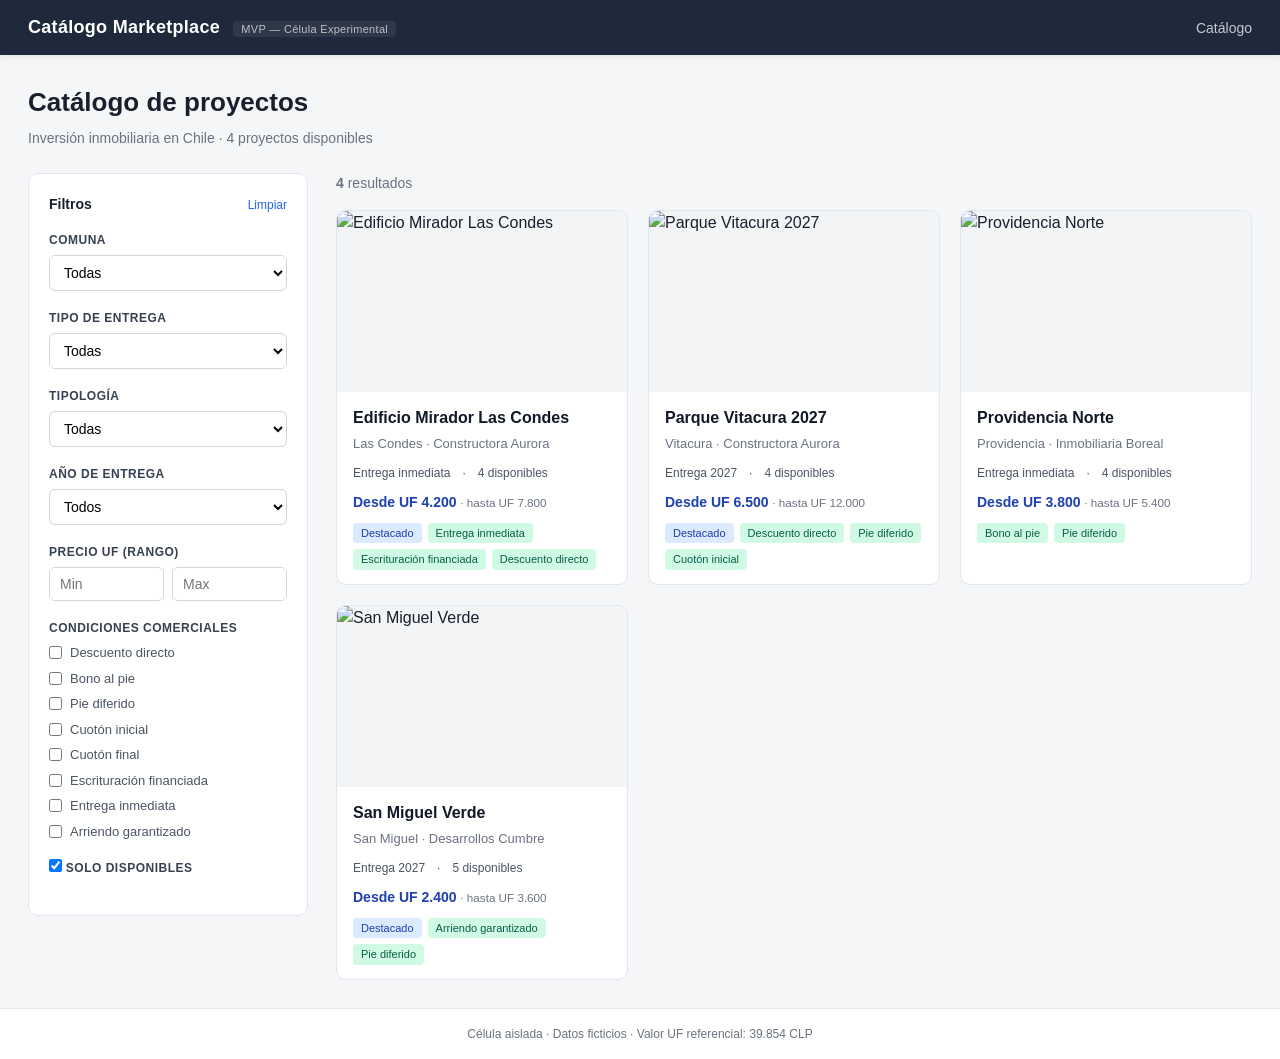
==== heads/marketplace/code/index.html @ 031d74e9 "feat: MVP estatico navegable + briefing corregido - Briefing v1.0 con 7 correcciones aplicadas (exte" ====
<!DOCTYPE html>
<html lang="es">
<head>
<meta charset="UTF-8">
<meta name="viewport" content="width=device-width, initial-scale=1.0">
<title>Catálogo Marketplace — Célula Experimental</title>
<style>
  /* =========================================================================
     RESET + BASE
     ========================================================================= */
  * { margin: 0; padding: 0; box-sizing: border-box; }
  html, body { height: 100%; }
  body {
    font-family: -apple-system, BlinkMacSystemFont, "Segoe UI", Roboto, sans-serif;
    color: #1a1f2e;
    background: #f5f6f8;
    line-height: 1.5;
    -webkit-font-smoothing: antialiased;
  }
  a { color: inherit; text-decoration: none; }
  button { font-family: inherit; cursor: pointer; }
  input, select { font-family: inherit; font-size: inherit; }

  /* =========================================================================
     LAYOUT
     ========================================================================= */
  .app {
    min-height: 100vh;
    display: flex;
    flex-direction: column;
  }
  header.topbar {
    background: #1e293b;
    color: #fff;
    padding: 14px 28px;
    display: flex;
    align-items: center;
    justify-content: space-between;
    box-shadow: 0 2px 6px rgba(0,0,0,0.08);
    position: sticky; top: 0; z-index: 50;
  }
  header.topbar .brand {
    font-size: 18px; font-weight: 700; letter-spacing: 0.3px;
  }
  header.topbar .brand small {
    font-weight: 400; font-size: 11px; opacity: 0.7; margin-left: 8px;
    background: rgba(255,255,255,0.1); padding: 2px 8px; border-radius: 4px;
  }
  header.topbar nav a {
    font-size: 14px; opacity: 0.75; transition: opacity 0.15s;
  }
  header.topbar nav a:hover { opacity: 1; }
  main {
    flex: 1;
    max-width: 1280px;
    width: 100%;
    margin: 0 auto;
    padding: 28px;
  }
  footer.bottombar {
    background: #fff;
    border-top: 1px solid #e2e6ee;
    padding: 16px 28px;
    text-align: center;
    color: #6b7280;
    font-size: 12px;
  }

  /* =========================================================================
     CATALOGO — FILTROS + GRILLA
     ========================================================================= */
  .page-title {
    font-size: 26px; font-weight: 700; margin-bottom: 6px;
  }
  .page-subtitle {
    color: #6b7280; font-size: 14px; margin-bottom: 24px;
  }
  .layout-catalog {
    display: grid;
    grid-template-columns: 280px 1fr;
    gap: 28px;
  }
  @media (max-width: 900px) {
    .layout-catalog { grid-template-columns: 1fr; }
  }
  .filters {
    background: #fff;
    border: 1px solid #e2e6ee;
    border-radius: 10px;
    padding: 20px;
    height: fit-content;
    position: sticky; top: 80px;
  }
  .filters h3 {
    font-size: 14px; font-weight: 600; margin-bottom: 16px;
    color: #1a1f2e; display: flex; justify-content: space-between; align-items: center;
  }
  .filters h3 button {
    background: none; border: none; color: #2563eb; font-size: 12px; font-weight: 500;
  }
  .filter-group { margin-bottom: 18px; }
  .filter-group label {
    display: block; font-size: 12px; font-weight: 600;
    color: #374151; margin-bottom: 6px; text-transform: uppercase; letter-spacing: 0.5px;
  }
  .filter-group select, .filter-group input[type=number] {
    width: 100%; padding: 8px 10px; border: 1px solid #d1d5db;
    border-radius: 6px; font-size: 14px; background: #fff;
  }
  .filter-row { display: flex; gap: 8px; }
  .filter-row > * { flex: 1; }
  .checkbox-list { display: flex; flex-direction: column; gap: 6px; }
  .checkbox-list label {
    display: flex; align-items: center; gap: 8px;
    font-size: 13px; font-weight: 400; color: #4b5563;
    text-transform: none; letter-spacing: 0; margin: 0; cursor: pointer;
  }
  .checkbox-list input[type=checkbox] { cursor: pointer; }

  .results-header {
    display: flex; justify-content: space-between; align-items: center; margin-bottom: 16px;
  }
  .results-count { font-size: 14px; color: #6b7280; }

  .grid {
    display: grid;
    grid-template-columns: repeat(auto-fill, minmax(280px, 1fr));
    gap: 20px;
  }
  .card {
    background: #fff;
    border: 1px solid #e2e6ee;
    border-radius: 10px;
    overflow: hidden;
    transition: transform 0.15s, box-shadow 0.15s;
    cursor: pointer;
  }
  .card:hover {
    transform: translateY(-2px);
    box-shadow: 0 8px 20px rgba(0,0,0,0.08);
  }
  .card .thumb {
    width: 100%; aspect-ratio: 16/10;
    background: #f3f4f6; object-fit: cover; display: block;
  }
  .card-body { padding: 14px 16px; }
  .card-name {
    font-size: 16px; font-weight: 600; margin-bottom: 4px; color: #111827;
  }
  .card-loc {
    font-size: 13px; color: #6b7280; margin-bottom: 10px;
  }
  .card-meta {
    display: flex; gap: 12px; font-size: 12px; color: #4b5563; margin-bottom: 10px;
  }
  .card-price {
    font-size: 14px; font-weight: 600; color: #1e40af;
  }
  .card-price small { font-weight: 400; color: #6b7280; }
  .badges {
    display: flex; gap: 6px; flex-wrap: wrap; margin-top: 10px;
  }
  .badge {
    font-size: 11px; padding: 2px 8px; border-radius: 4px; font-weight: 500;
  }
  .badge-blue { background: #dbeafe; color: #1e40af; }
  .badge-green { background: #d1fae5; color: #065f46; }
  .badge-amber { background: #fef3c7; color: #92400e; }
  .badge-red { background: #fee2e2; color: #991b1b; }
  .badge-gray { background: #f3f4f6; color: #4b5563; }

  /* =========================================================================
     PROYECTO DETAIL
     ========================================================================= */
  .breadcrumb {
    font-size: 13px; color: #6b7280; margin-bottom: 16px;
  }
  .breadcrumb a { color: #2563eb; }
  .project-hero {
    background: #fff;
    border: 1px solid #e2e6ee;
    border-radius: 10px;
    overflow: hidden;
    margin-bottom: 24px;
  }
  .project-hero img {
    width: 100%; aspect-ratio: 21/9; object-fit: cover;
  }
  .project-hero .info {
    padding: 24px 28px;
  }
  .project-hero h1 {
    font-size: 28px; font-weight: 700; margin-bottom: 6px;
  }
  .project-hero .loc {
    color: #6b7280; font-size: 15px; margin-bottom: 16px;
  }
  .project-hero .stats {
    display: grid;
    grid-template-columns: repeat(4, 1fr);
    gap: 20px;
    border-top: 1px solid #e2e6ee;
    padding-top: 20px;
    margin-top: 16px;
  }
  @media (max-width: 700px) {
    .project-hero .stats { grid-template-columns: repeat(2, 1fr); }
  }
  .project-hero .stat .label {
    font-size: 11px; text-transform: uppercase; letter-spacing: 0.5px;
    color: #9ca3af; font-weight: 600;
  }
  .project-hero .stat .value {
    font-size: 18px; font-weight: 600; color: #111827; margin-top: 2px;
  }
  .section {
    background: #fff;
    border: 1px solid #e2e6ee;
    border-radius: 10px;
    padding: 24px;
    margin-bottom: 20px;
  }
  .section h2 {
    font-size: 18px; font-weight: 600; margin-bottom: 14px;
  }

  /* Tabla unidades */
  table.units {
    width: 100%; border-collapse: collapse; font-size: 14px;
  }
  table.units th, table.units td {
    text-align: left; padding: 10px 12px; border-bottom: 1px solid #f3f4f6;
  }
  table.units th {
    background: #f9fafb; font-weight: 600; font-size: 12px;
    text-transform: uppercase; letter-spacing: 0.5px; color: #6b7280;
  }
  table.units tr:hover { background: #f9fafb; }
  table.units .price-cell { font-weight: 600; color: #1e40af; }
  table.units .actions-cell button {
    background: #2563eb; color: #fff; border: none; padding: 6px 12px;
    border-radius: 6px; font-size: 12px; font-weight: 500;
  }
  table.units .actions-cell button:disabled {
    background: #d1d5db; cursor: not-allowed;
  }

  /* =========================================================================
     COTIZADOR
     ========================================================================= */
  .cotizador {
    display: grid;
    grid-template-columns: 1fr 1fr;
    gap: 28px;
  }
  @media (max-width: 800px) {
    .cotizador { grid-template-columns: 1fr; }
  }
  .cotizador .form .row {
    margin-bottom: 16px;
  }
  .cotizador label {
    display: block; font-size: 12px; font-weight: 600;
    color: #374151; margin-bottom: 6px; text-transform: uppercase; letter-spacing: 0.5px;
  }
  .cotizador input[type=number] {
    width: 100%; padding: 10px 12px; border: 1px solid #d1d5db;
    border-radius: 6px; font-size: 15px;
  }
  .cotizador .results {
    background: #f8fafc;
    border: 1px solid #e2e6ee;
    border-radius: 10px;
    padding: 24px;
  }
  .cotizador .results .row {
    display: flex; justify-content: space-between; align-items: baseline;
    padding: 10px 0; border-bottom: 1px solid #e2e6ee;
  }
  .cotizador .results .row:last-child { border-bottom: none; }
  .cotizador .results .row .lbl { font-size: 13px; color: #6b7280; }
  .cotizador .results .row .val { font-size: 16px; font-weight: 600; color: #111827; }
  .cotizador .results .row.highlight .val { font-size: 22px; color: #1e40af; }

  .alert {
    padding: 12px 16px;
    border-radius: 8px;
    font-size: 14px;
    margin-bottom: 16px;
    border-left: 4px solid;
  }
  .alert-info { background: #eff6ff; border-color: #2563eb; color: #1e40af; }
  .alert-warning { background: #fffbeb; border-color: #f59e0b; color: #92400e; }
  .alert-danger { background: #fef2f2; border-color: #dc2626; color: #991b1b; }

  /* =========================================================================
     UI HELPERS
     ========================================================================= */
  .empty-state {
    text-align: center; padding: 60px 20px; color: #6b7280;
  }
  .empty-state h3 { font-size: 18px; margin-bottom: 8px; color: #111827; }
  .btn {
    display: inline-block;
    padding: 10px 18px; border: none; border-radius: 6px; font-weight: 500;
    font-size: 14px; transition: background 0.15s;
  }
  .btn-primary { background: #2563eb; color: #fff; }
  .btn-primary:hover { background: #1d4ed8; }
  .btn-ghost { background: transparent; color: #2563eb; }
  .btn-ghost:hover { background: #eff6ff; }
</style>
</head>
<body>
<div class="app">
  <header class="topbar">
    <div class="brand">
      Catálogo Marketplace
      <small>MVP — Célula Experimental</small>
    </div>
    <nav>
      <a href="#/">Catálogo</a>
    </nav>
  </header>

  <main id="view"></main>

  <footer class="bottombar">
    Célula aislada · Datos ficticios · Valor UF referencial: <span id="uf-ref"></span> CLP
  </footer>
</div>

<script src="data/seeds.js"></script>
<script>
// =============================================================================
// REPOSITORIO en memoria (simula DB + queries)
// =============================================================================
const Repo = {
  inmobiliarias: () => DATA.inmobiliarias,
  inmobiliariaById: (id) => DATA.inmobiliarias.find(i => i.id === id),
  proyectos: () => DATA.proyectos,
  proyectoBySlug: (slug) => DATA.proyectos.find(p => p.slug === slug),
  unidadesByProyecto: (pid) => DATA.unidades.filter(u => u.proyecto_id === pid),
  unidadById: (id) => DATA.unidades.find(u => u.id === id),
  condicionesByProyecto: (pid) => {
    const links = DATA.proyectoCondiciones.filter(pc => pc.proyecto_id === pid);
    return links.map(pc => ({
      ...DATA.condicionesComerciales.find(c => c.id === pc.condicion_id),
      valor: pc.valor
    })).filter(c => c.publica);
  },
  condicionesPublicas: () => DATA.condicionesComerciales.filter(c => c.publica)
};

// =============================================================================
// COMPUTADOS (no persistidos)
// =============================================================================
function tipoEntrega(proyecto) {
  // Regla docs/01-MODELO-DATOS.md sección 5
  if (proyecto.etapa === 'entrega_inmediata') return 'inmediata';
  if (proyecto.fecha_entrega) {
    const hoy = new Date().toISOString().slice(0, 10);
    if (proyecto.fecha_entrega <= hoy) return 'inmediata';
  }
  return 'futura';
}

function isPublicVisible(proyecto) {
  // Regla docs/01-MODELO-DATOS.md sección 6.3
  return proyecto.estado_negocio === 'activo' && proyecto.estado_ingesta === 'ok';
}

function unidadesDisponiblesCount(pid) {
  return Repo.unidadesByProyecto(pid).filter(u => u.estado === 'disponible').length;
}

// =============================================================================
// COTIZADOR (Nivel A)
// Fórmula amortización francesa - docs/04-GLOSARIO-Y-CONTEXTO.md
// =============================================================================
function calcularDividendo(precioUf, piePorc, plazoMeses, tasaAnual) {
  const saldoUf = precioUf * (1 - piePorc / 100);
  const i = (tasaAnual / 100) / 12;
  const n = plazoMeses;
  if (i === 0) return saldoUf / n;
  const dividendoUf = saldoUf * (i * Math.pow(1 + i, n)) / (Math.pow(1 + i, n) - 1);
  return dividendoUf;
}

function fmtClp(n) {
  return Math.round(n).toLocaleString('es-CL');
}

function fmtUf(n) {
  return Number(n).toLocaleString('es-CL', { maximumFractionDigits: 1 });
}

// =============================================================================
// FILTROS — estado mutable
// =============================================================================
const state = {
  filters: {
    comuna: '',
    tipoEntrega: '',
    tipologia: '',
    precioUfMin: null,
    precioUfMax: null,
    anioEntrega: '',
    soloDisponibles: true,
    condiciones: new Set()
  }
};

function aplicarFiltros() {
  const f = state.filters;
  return Repo.proyectos().filter(p => {
    if (f.soloDisponibles && !isPublicVisible(p)) return false;
    if (!f.soloDisponibles && p.estado_negocio === 'agotado') {
      // permitir ver agotados, pero NO se muestran timeouts (datos stale)
      if (p.estado_ingesta !== 'ok') return false;
    } else if (!f.soloDisponibles && p.estado_ingesta !== 'ok') {
      return false;
    }
    if (f.comuna && p.comuna !== f.comuna) return false;
    if (f.tipoEntrega && tipoEntrega(p) !== f.tipoEntrega) return false;
    if (f.tipologia && !p.tipologias_disponibles.includes(f.tipologia)) return false;
    if (f.precioUfMin && p.precio_uf_max < f.precioUfMin) return false;
    if (f.precioUfMax && p.precio_uf_min > f.precioUfMax) return false;
    if (f.anioEntrega && p.anio_entrega !== Number(f.anioEntrega)) return false;
    if (f.condiciones.size > 0) {
      const condProj = Repo.condicionesByProyecto(p.id).map(c => c.tag);
      for (const tag of f.condiciones) {
        if (!condProj.includes(tag)) return false;
      }
    }
    return true;
  });
}

// =============================================================================
// RENDER
// =============================================================================
const view = document.getElementById('view');

function renderCatalog() {
  const proyectos = aplicarFiltros();

  // Listas para selects
  const comunas = [...new Set(Repo.proyectos().map(p => p.comuna))].sort();
  const tipologias = [...new Set(Repo.proyectos().flatMap(p => p.tipologias_disponibles))].sort();
  const anios = [...new Set(Repo.proyectos().map(p => p.anio_entrega))].sort();
  const condiciones = Repo.condicionesPublicas().sort((a, b) => a.orden - b.orden);

  view.innerHTML = `
    <div class="page-title">Catálogo de proyectos</div>
    <div class="page-subtitle">Inversión inmobiliaria en Chile · ${proyectos.length} proyecto${proyectos.length !== 1 ? 's' : ''} disponible${proyectos.length !== 1 ? 's' : ''}</div>

    <div class="layout-catalog">
      <aside class="filters">
        <h3>Filtros <button id="reset-filters">Limpiar</button></h3>

        <div class="filter-group">
          <label>Comuna</label>
          <select id="f-comuna">
            <option value="">Todas</option>
            ${comunas.map(c => `<option value="${c}" ${state.filters.comuna===c?'selected':''}>${c}</option>`).join('')}
          </select>
        </div>

        <div class="filter-group">
          <label>Tipo de entrega</label>
          <select id="f-tipo-entrega">
            <option value="">Todas</option>
            <option value="inmediata" ${state.filters.tipoEntrega==='inmediata'?'selected':''}>Inmediata</option>
            <option value="futura" ${state.filters.tipoEntrega==='futura'?'selected':''}>Futura</option>
          </select>
        </div>

        <div class="filter-group">
          <label>Tipología</label>
          <select id="f-tipologia">
            <option value="">Todas</option>
            ${tipologias.map(t => `<option value="${t}" ${state.filters.tipologia===t?'selected':''}>${t}</option>`).join('')}
          </select>
        </div>

        <div class="filter-group">
          <label>Año de entrega</label>
          <select id="f-anio">
            <option value="">Todos</option>
            ${anios.map(a => `<option value="${a}" ${state.filters.anioEntrega==a?'selected':''}>${a}</option>`).join('')}
          </select>
        </div>

        <div class="filter-group">
          <label>Precio UF (rango)</label>
          <div class="filter-row">
            <input type="number" id="f-uf-min" placeholder="Min" value="${state.filters.precioUfMin || ''}">
            <input type="number" id="f-uf-max" placeholder="Max" value="${state.filters.precioUfMax || ''}">
          </div>
        </div>

        <div class="filter-group">
          <label>Condiciones comerciales</label>
          <div class="checkbox-list">
            ${condiciones.map(c => `
              <label>
                <input type="checkbox" data-cond="${c.tag}" ${state.filters.condiciones.has(c.tag)?'checked':''}>
                ${c.nombre_publico}
              </label>
            `).join('')}
          </div>
        </div>

        <div class="filter-group">
          <label>
            <input type="checkbox" id="f-solo-disp" ${state.filters.soloDisponibles?'checked':''}>
            Solo disponibles
          </label>
        </div>
      </aside>

      <section>
        <div class="results-header">
          <div class="results-count"><strong>${proyectos.length}</strong> resultado${proyectos.length !== 1 ? 's' : ''}</div>
        </div>

        ${proyectos.length === 0 ? `
          <div class="empty-state">
            <h3>Sin resultados</h3>
            <p>Probá ajustar los filtros para ver más proyectos.</p>
          </div>
        ` : `
          <div class="grid">
            ${proyectos.map(p => renderCard(p)).join('')}
          </div>
        `}
      </section>
    </div>
  `;

  // Eventos filtros
  const onChange = () => renderCatalog();
  document.getElementById('f-comuna').addEventListener('change', e => { state.filters.comuna = e.target.value; onChange(); });
  document.getElementById('f-tipo-entrega').addEventListener('change', e => { state.filters.tipoEntrega = e.target.value; onChange(); });
  document.getElementById('f-tipologia').addEventListener('change', e => { state.filters.tipologia = e.target.value; onChange(); });
  document.getElementById('f-anio').addEventListener('change', e => { state.filters.anioEntrega = e.target.value; onChange(); });
  document.getElementById('f-uf-min').addEventListener('change', e => { state.filters.precioUfMin = e.target.value ? Number(e.target.value) : null; onChange(); });
  document.getElementById('f-uf-max').addEventListener('change', e => { state.filters.precioUfMax = e.target.value ? Number(e.target.value) : null; onChange(); });
  document.getElementById('f-solo-disp').addEventListener('change', e => { state.filters.soloDisponibles = e.target.checked; onChange(); });
  document.querySelectorAll('[data-cond]').forEach(cb => {
    cb.addEventListener('change', e => {
      if (e.target.checked) state.filters.condiciones.add(e.target.dataset.cond);
      else state.filters.condiciones.delete(e.target.dataset.cond);
      onChange();
    });
  });
  document.getElementById('reset-filters').addEventListener('click', () => {
    state.filters = { comuna: '', tipoEntrega: '', tipologia: '', precioUfMin: null, precioUfMax: null, anioEntrega: '', soloDisponibles: true, condiciones: new Set() };
    onChange();
  });

  // Click en card
  document.querySelectorAll('[data-slug]').forEach(el => {
    el.addEventListener('click', () => { window.location.hash = `/proyecto/${el.dataset.slug}`; });
  });
}

function renderCard(p) {
  const inm = Repo.inmobiliariaById(p.inmobiliaria_id);
  const condList = Repo.condicionesByProyecto(p.id).slice(0, 3);
  const dispCount = unidadesDisponiblesCount(p.id);
  const tipoEnt = tipoEntrega(p);

  let statusBadge = '';
  if (p.estado_negocio === 'agotado') statusBadge = '<span class="badge badge-red">Agotado</span>';
  else if (p.estado_ingesta === 'timeout') statusBadge = '<span class="badge badge-amber">Datos en revisión</span>';
  else if (p.destacado) statusBadge = '<span class="badge badge-blue">Destacado</span>';

  return `
    <article class="card" data-slug="${p.slug}">
      <img class="thumb" src="${p.imagen_portada}" alt="${p.nombre}" loading="lazy">
      <div class="card-body">
        <div class="card-name">${p.nombre}</div>
        <div class="card-loc">${p.comuna} · ${inm.nombre_publico}</div>
        <div class="card-meta">
          <span>${tipoEnt === 'inmediata' ? 'Entrega inmediata' : 'Entrega ' + p.anio_entrega}</span>
          <span>·</span>
          <span>${dispCount} disponible${dispCount !== 1 ? 's' : ''}</span>
        </div>
        <div class="card-price">
          Desde UF ${fmtUf(p.precio_uf_min)} <small>· hasta UF ${fmtUf(p.precio_uf_max)}</small>
        </div>
        <div class="badges">
          ${statusBadge}
          ${condList.map(c => `<span class="badge badge-green">${c.nombre_publico}</span>`).join('')}
        </div>
      </div>
    </article>
  `;
}

function renderProyecto(slug) {
  const p = Repo.proyectoBySlug(slug);
  if (!p) {
    view.innerHTML = `<div class="empty-state"><h3>Proyecto no encontrado</h3><a href="#/" class="btn btn-ghost">← Volver al catálogo</a></div>`;
    return;
  }
  const inm = Repo.inmobiliariaById(p.inmobiliaria_id);
  const unidades = Repo.unidadesByProyecto(p.id);
  const condiciones = Repo.condicionesByProyecto(p.id);
  const tipoEnt = tipoEntrega(p);

  // Alertas según estado
  let alertHtml = '';
  if (p.estado_negocio === 'agotado') {
    alertHtml = `<div class="alert alert-danger"><strong>Proyecto agotado.</strong> Todas las unidades han sido vendidas o reservadas. Esta vista se conserva para referencia histórica.</div>`;
  } else if (p.estado_ingesta === 'timeout') {
    alertHtml = `<div class="alert alert-warning"><strong>Datos en revisión.</strong> La fuente no actualizó información en los últimos días. Los precios y disponibilidad pueden estar desactualizados. Última sincronización exitosa: ${new Date(p.ultima_ingesta_ok).toLocaleDateString('es-CL')}.</div>`;
  }

  view.innerHTML = `
    <div class="breadcrumb">
      <a href="#/">Catálogo</a> / <span>${p.nombre}</span>
    </div>

    ${alertHtml}

    <div class="project-hero">
      <img src="${p.imagen_portada}" alt="${p.nombre}">
      <div class="info">
        <h1>${p.nombre}</h1>
        <div class="loc">${p.direccion}, ${p.comuna} · ${inm.nombre_publico}</div>
        <p style="color:#374151;font-size:15px;">${p.descripcion}</p>

        <div class="stats">
          <div class="stat"><div class="label">Desde</div><div class="value">UF ${fmtUf(p.precio_uf_min)}</div></div>
          <div class="stat"><div class="label">Hasta</div><div class="value">UF ${fmtUf(p.precio_uf_max)}</div></div>
          <div class="stat"><div class="label">Pie estándar</div><div class="value">${p.pie_porcentaje || '—'}%</div></div>
          <div class="stat"><div class="label">Entrega</div><div class="value">${tipoEnt === 'inmediata' ? 'Inmediata' : p.anio_entrega}</div></div>
        </div>
      </div>
    </div>

    ${condiciones.length > 0 ? `
      <div class="section">
        <h2>Condiciones comerciales</h2>
        <div class="badges">
          ${condiciones.map(c => `<span class="badge badge-green">${c.nombre_publico}${c.valor ? ' · ' + c.valor : ''}</span>`).join('')}
        </div>
      </div>
    ` : ''}

    <div class="section">
      <h2>Unidades (${unidades.length})</h2>
      ${unidades.length === 0 ? '<p style="color:#6b7280">Sin unidades cargadas.</p>' : `
        <table class="units">
          <thead>
            <tr>
              <th>N°</th>
              <th>Tipología</th>
              <th>Piso</th>
              <th>Sup. (m²)</th>
              <th>Orient.</th>
              <th>Precio UF</th>
              <th>Estado</th>
              <th></th>
            </tr>
          </thead>
          <tbody>
            ${unidades.map(u => `
              <tr>
                <td><strong>${u.numero}</strong></td>
                <td>${u.tipologia}</td>
                <td>${u.piso ?? '—'}</td>
                <td>${u.superficie_total ?? '—'}</td>
                <td>${u.orientacion ?? '—'}</td>
                <td class="price-cell">UF ${fmtUf(u.precio_uf)}</td>
                <td>${unitStatusBadge(u.estado)}</td>
                <td class="actions-cell">
                  <button data-unidad="${u.id}" ${u.estado !== 'disponible' ? 'disabled' : ''}>
                    ${u.estado === 'disponible' ? 'Cotizar' : '—'}
                  </button>
                </td>
              </tr>
            `).join('')}
          </tbody>
        </table>
      `}
    </div>

    <div style="margin-top:24px;font-size:12px;color:#9ca3af;">
      <strong>Metadata técnica:</strong>
      external_id: <code>${p.external_id}</code> ·
      estado_negocio: <code>${p.estado_negocio}</code> ·
      estado_ingesta: <code>${p.estado_ingesta}</code> ·
      última ingesta ok: ${p.ultima_ingesta_ok ? new Date(p.ultima_ingesta_ok).toLocaleString('es-CL') : '—'}
    </div>
  `;

  document.querySelectorAll('[data-unidad]').forEach(btn => {
    btn.addEventListener('click', () => { window.location.hash = `/unidad/${btn.dataset.unidad}`; });
  });
}

function unitStatusBadge(estado) {
  switch(estado) {
    case 'disponible': return '<span class="badge badge-green">Disponible</span>';
    case 'reservada': return '<span class="badge badge-amber">Reservada</span>';
    case 'vendida': return '<span class="badge badge-gray">Vendida</span>';
    case 'bloqueada': return '<span class="badge badge-red">Bloqueada</span>';
    default: return estado;
  }
}

function renderCotizador(unidadId) {
  const u = Repo.unidadById(unidadId);
  if (!u) {
    view.innerHTML = `<div class="empty-state"><h3>Unidad no encontrada</h3><a href="#/" class="btn btn-ghost">← Volver al catálogo</a></div>`;
    return;
  }
  const p = DATA.proyectos.find(p => p.id === u.proyecto_id);
  const inm = Repo.inmobiliariaById(p.inmobiliaria_id);

  // Defaults
  const piePorcDefault = p.pie_porcentaje || 20;
  const plazoDefault = 240;
  const tasaDefault = 4.5;

  view.innerHTML = `
    <div class="breadcrumb">
      <a href="#/">Catálogo</a> / <a href="#/proyecto/${p.slug}">${p.nombre}</a> / <span>Unidad ${u.numero}</span>
    </div>

    <div class="page-title">Cotizador — Unidad ${u.numero}</div>
    <div class="page-subtitle">${p.nombre} · ${u.tipologia} · ${u.superficie_total} m² · UF ${fmtUf(u.precio_uf)}</div>

    <div class="cotizador">
      <div class="form section">
        <h2>Parámetros</h2>
        <div class="row">
          <label>Precio (UF)</label>
          <input type="number" id="c-precio" value="${u.precio_uf}" readonly>
        </div>
        <div class="row">
          <label>Pie (%)</label>
          <input type="number" id="c-pie" value="${piePorcDefault}" min="0" max="100" step="1">
        </div>
        <div class="row">
          <label>Plazo (meses)</label>
          <input type="number" id="c-plazo" value="${plazoDefault}" min="60" max="360" step="12">
        </div>
        <div class="row">
          <label>Tasa anual (%)</label>
          <input type="number" id="c-tasa" value="${tasaDefault}" min="0" max="20" step="0.1">
        </div>
        <div style="margin-top:12px;font-size:12px;color:#6b7280;">
          UF referencial: <strong>${fmtClp(DATA.ufReferencia.valor_clp)} CLP</strong> (${DATA.ufReferencia.fecha})
        </div>
      </div>

      <div class="results">
        <h2 style="margin-bottom:16px;">Resultado estimado</h2>
        <div class="row"><div class="lbl">Precio total</div><div class="val" id="r-total-uf">—</div></div>
        <div class="row"><div class="lbl">Precio total (CLP)</div><div class="val" id="r-total-clp">—</div></div>
        <div class="row"><div class="lbl">Pie</div><div class="val" id="r-pie">—</div></div>
        <div class="row"><div class="lbl">Saldo financiado</div><div class="val" id="r-saldo">—</div></div>
        <div class="row highlight"><div class="lbl">Dividendo mensual</div><div class="val" id="r-div">—</div></div>
        <div class="row"><div class="lbl">Total a pagar (capital + intereses)</div><div class="val" id="r-pago-total">—</div></div>

        <div style="margin-top:18px;padding:12px;background:#fff;border-radius:6px;font-size:11px;color:#6b7280;line-height:1.5;">
          <strong>Aviso:</strong> Cálculo referencial usando amortización francesa. La tasa final del crédito hipotecario depende de evaluación bancaria. UF se ajusta diariamente según Banco Central.
        </div>
      </div>
    </div>
  `;

  const recalc = () => {
    const precio = Number(document.getElementById('c-precio').value);
    const pie = Number(document.getElementById('c-pie').value);
    const plazo = Number(document.getElementById('c-plazo').value);
    const tasa = Number(document.getElementById('c-tasa').value);
    const ufClp = DATA.ufReferencia.valor_clp;

    const pieUf = precio * (pie / 100);
    const saldoUf = precio - pieUf;
    const divUf = calcularDividendo(precio, pie, plazo, tasa);
    const pagoTotalUf = pieUf + (divUf * plazo);

    document.getElementById('r-total-uf').textContent = `UF ${fmtUf(precio)}`;
    document.getElementById('r-total-clp').textContent = `$ ${fmtClp(precio * ufClp)}`;
    document.getElementById('r-pie').textContent = `UF ${fmtUf(pieUf)} · $ ${fmtClp(pieUf * ufClp)}`;
    document.getElementById('r-saldo').textContent = `UF ${fmtUf(saldoUf)} · $ ${fmtClp(saldoUf * ufClp)}`;
    document.getElementById('r-div').textContent = `$ ${fmtClp(divUf * ufClp)}`;
    document.getElementById('r-pago-total').textContent = `UF ${fmtUf(pagoTotalUf)} · $ ${fmtClp(pagoTotalUf * ufClp)}`;
  };

  ['c-pie', 'c-plazo', 'c-tasa'].forEach(id => {
    document.getElementById(id).addEventListener('input', recalc);
  });
  recalc();
}

// =============================================================================
// ROUTER (hash-based)
// =============================================================================
function router() {
  const hash = window.location.hash.slice(1) || '/';
  const m1 = hash.match(/^\/proyecto\/(.+)$/);
  const m2 = hash.match(/^\/unidad\/(.+)$/);

  if (m2) renderCotizador(m2[1]);
  else if (m1) renderProyecto(m1[1]);
  else renderCatalog();

  window.scrollTo(0, 0);
}

window.addEventListener('hashchange', router);
window.addEventListener('DOMContentLoaded', () => {
  document.getElementById('uf-ref').textContent = fmtClp(DATA.ufReferencia.valor_clp);
  router();
});
</script>
</body>
</html>
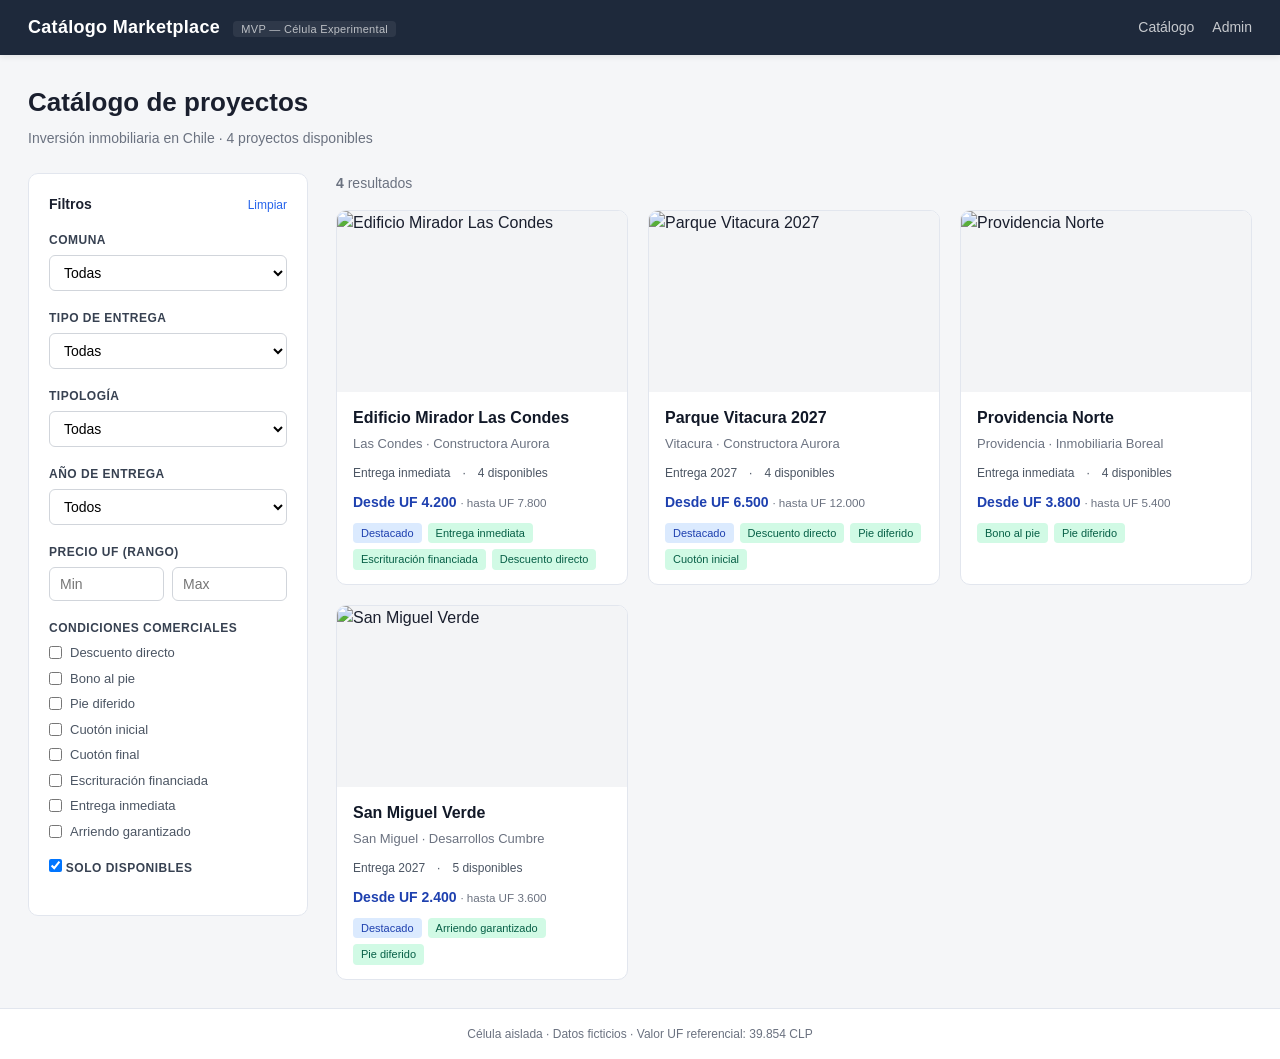
==== commit 2c5dcbfb: "feat: admin UI + ingesta scaffolding + docs de carga de datos - data/repo.js: capa compartida con lo" ====
--- a/heads/marketplace/code/index.html
+++ b/heads/marketplace/code/index.html
@@ -318,8 +318,9 @@
       Catálogo Marketplace
       <small>MVP — Célula Experimental</small>
     </div>
-    <nav>
+    <nav style="display:flex;gap:18px;">
       <a href="#/">Catálogo</a>
+      <a href="admin.html">Admin</a>
     </nav>
   </header>
 
@@ -331,6 +332,7 @@
 </div>
 
 <script src="data/seeds.js"></script>
+<script src="data/repo.js"></script>
 <script>
 // =============================================================================
 // REPOSITORIO en memoria (simula DB + queries)
@@ -817,6 +819,10 @@
 }
 
 window.addEventListener('hashchange', router);
+window.addEventListener('storage', e => {
+  // Otra pestaña (admin) modificó localStorage → recargar para ver cambios
+  if (e.key && e.key.startsWith('marketplace.')) location.reload();
+});
 window.addEventListener('DOMContentLoaded', () => {
   document.getElementById('uf-ref').textContent = fmtClp(DATA.ufReferencia.valor_clp);
   router();
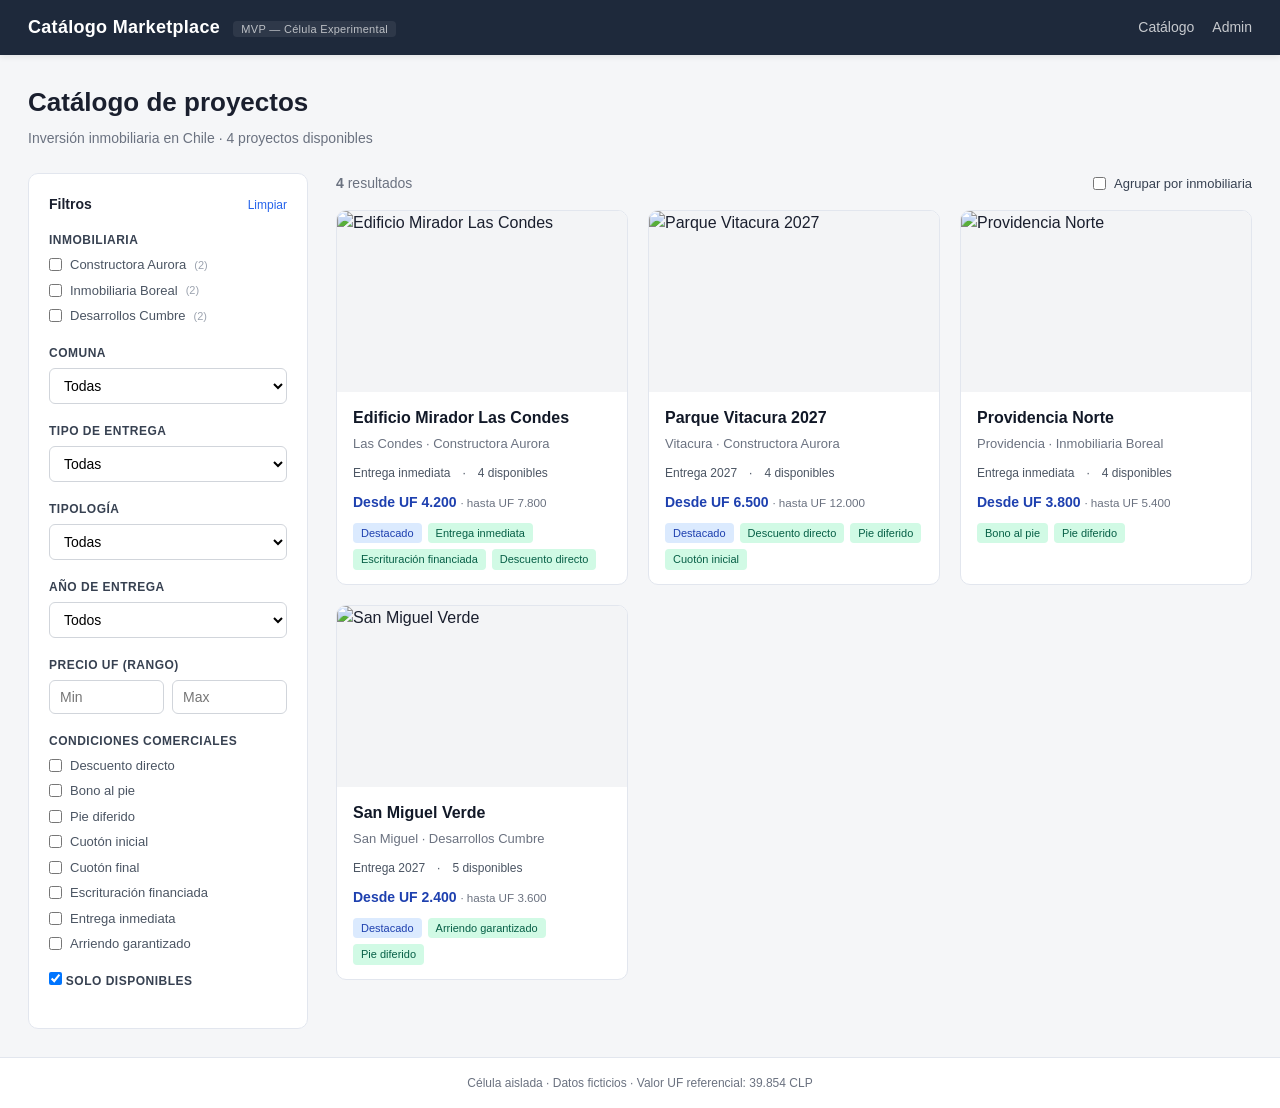
==== commit d58d02e6: "feat: CRUD de inmobiliarias en admin + agrupar por inmobiliaria en catalogo Admin: - Tab nuevo Inmob" ====
--- a/heads/marketplace/code/index.html
+++ b/heads/marketplace/code/index.html
@@ -127,6 +127,25 @@
     grid-template-columns: repeat(auto-fill, minmax(280px, 1fr));
     gap: 20px;
   }
+  /* Agrupado por inmobiliaria */
+  .group-section { margin-bottom: 32px; }
+  .group-header {
+    display: flex; justify-content: space-between; align-items: flex-end; flex-wrap: wrap;
+    gap: 12px; margin-bottom: 16px; padding-bottom: 12px;
+    border-bottom: 2px solid #e2e6ee;
+  }
+  .group-header-left { display: flex; align-items: center; gap: 14px; }
+  .group-logo {
+    width: 48px; height: 48px; border-radius: 8px; object-fit: contain;
+    background: #f3f4f6; padding: 4px; flex-shrink: 0;
+  }
+  .group-title {
+    font-size: 20px; font-weight: 700; color: #1e293b; margin: 0;
+  }
+  .group-desc {
+    font-size: 13px; color: #6b7280; margin: 2px 0 0; line-height: 1.4;
+  }
+  .group-meta { font-size: 13px; color: #6b7280; }
   .card {
     background: #fff;
     border: 1px solid #e2e6ee;
@@ -409,8 +428,10 @@
     precioUfMax: null,
     anioEntrega: '',
     soloDisponibles: true,
-    condiciones: new Set()
-  }
+    condiciones: new Set(),
+    inmobiliarias: new Set() // multi-select
+  },
+  agruparPorInmobiliaria: false
 };
 
 function aplicarFiltros() {
@@ -423,6 +444,7 @@
     } else if (!f.soloDisponibles && p.estado_ingesta !== 'ok') {
       return false;
     }
+    if (f.inmobiliarias.size > 0 && !f.inmobiliarias.has(p.inmobiliaria_id)) return false;
     if (f.comuna && p.comuna !== f.comuna) return false;
     if (f.tipoEntrega && tipoEntrega(p) !== f.tipoEntrega) return false;
     if (f.tipologia && !p.tipologias_disponibles.includes(f.tipologia)) return false;
@@ -462,6 +484,21 @@
         <h3>Filtros <button id="reset-filters">Limpiar</button></h3>
 
         <div class="filter-group">
+          <label>Inmobiliaria</label>
+          <div class="checkbox-list">
+            ${Repo.inmobiliarias().filter(i => i.activa).map(i => {
+              const count = Repo.proyectos().filter(p => p.inmobiliaria_id === i.id).length;
+              return `
+                <label>
+                  <input type="checkbox" data-inmob="${i.id}" ${state.filters.inmobiliarias.has(i.id)?'checked':''}>
+                  ${i.nombre_publico} <span style="color:#9ca3af;font-size:11px;">(${count})</span>
+                </label>
+              `;
+            }).join('')}
+          </div>
+        </div>
+
+        <div class="filter-group">
           <label>Comuna</label>
           <select id="f-comuna">
             <option value="">Todas</option>
@@ -523,8 +560,12 @@
       </aside>
 
       <section>
-        <div class="results-header">
+        <div class="results-header" style="display:flex;justify-content:space-between;align-items:center;flex-wrap:wrap;gap:12px;">
           <div class="results-count"><strong>${proyectos.length}</strong> resultado${proyectos.length !== 1 ? 's' : ''}</div>
+          <label style="display:flex;align-items:center;gap:8px;font-size:13px;color:#374151;cursor:pointer;">
+            <input type="checkbox" id="toggle-agrupar" ${state.agruparPorInmobiliaria?'checked':''}>
+            Agrupar por inmobiliaria
+          </label>
         </div>
 
         ${proyectos.length === 0 ? `
@@ -532,7 +573,7 @@
             <h3>Sin resultados</h3>
             <p>Probá ajustar los filtros para ver más proyectos.</p>
           </div>
-        ` : `
+        ` : state.agruparPorInmobiliaria ? renderGroupedByInmobiliaria(proyectos) : `
           <div class="grid">
             ${proyectos.map(p => renderCard(p)).join('')}
           </div>
@@ -557,8 +598,17 @@
       onChange();
     });
   });
+  document.querySelectorAll('[data-inmob]').forEach(cb => {
+    cb.addEventListener('change', e => {
+      if (e.target.checked) state.filters.inmobiliarias.add(e.target.dataset.inmob);
+      else state.filters.inmobiliarias.delete(e.target.dataset.inmob);
+      onChange();
+    });
+  });
+  const toggleAg = document.getElementById('toggle-agrupar');
+  if (toggleAg) toggleAg.addEventListener('change', e => { state.agruparPorInmobiliaria = e.target.checked; onChange(); });
   document.getElementById('reset-filters').addEventListener('click', () => {
-    state.filters = { comuna: '', tipoEntrega: '', tipologia: '', precioUfMin: null, precioUfMax: null, anioEntrega: '', soloDisponibles: true, condiciones: new Set() };
+    state.filters = { comuna: '', tipoEntrega: '', tipologia: '', precioUfMin: null, precioUfMax: null, anioEntrega: '', soloDisponibles: true, condiciones: new Set(), inmobiliarias: new Set() };
     onChange();
   });
 
@@ -566,6 +616,41 @@
   document.querySelectorAll('[data-slug]').forEach(el => {
     el.addEventListener('click', () => { window.location.hash = `/proyecto/${el.dataset.slug}`; });
   });
+}
+
+function renderGroupedByInmobiliaria(proyectos) {
+  // Agrupar por inmobiliaria_id
+  const groups = new Map();
+  for (const p of proyectos) {
+    if (!groups.has(p.inmobiliaria_id)) groups.set(p.inmobiliaria_id, []);
+    groups.get(p.inmobiliaria_id).push(p);
+  }
+  // Orden: por nombre de inmobiliaria
+  const ordered = Array.from(groups.entries())
+    .map(([id, projs]) => ({ inm: Repo.inmobiliariaById(id), projs }))
+    .filter(g => g.inm)
+    .sort((a, b) => a.inm.nombre_publico.localeCompare(b.inm.nombre_publico));
+
+  return ordered.map(({ inm, projs }) => `
+    <div class="group-section">
+      <div class="group-header">
+        <div class="group-header-left">
+          ${inm.logo_url ? `<img src="${inm.logo_url}" alt="${inm.nombre_publico}" class="group-logo">` : ''}
+          <div>
+            <h2 class="group-title">${inm.nombre_publico}</h2>
+            ${inm.descripcion ? `<p class="group-desc">${inm.descripcion}</p>` : ''}
+          </div>
+        </div>
+        <div class="group-meta">
+          <strong>${projs.length}</strong> proyecto${projs.length !== 1 ? 's' : ''}
+          ${inm.sitio_web ? ` · <a href="${inm.sitio_web}" target="_blank" rel="noopener" style="color:#2563eb;">${inm.sitio_web.replace(/^https?:\/\//, '').slice(0, 30)}</a>` : ''}
+        </div>
+      </div>
+      <div class="grid">
+        ${projs.map(p => renderCard(p)).join('')}
+      </div>
+    </div>
+  `).join('');
 }
 
 function renderCard(p) {
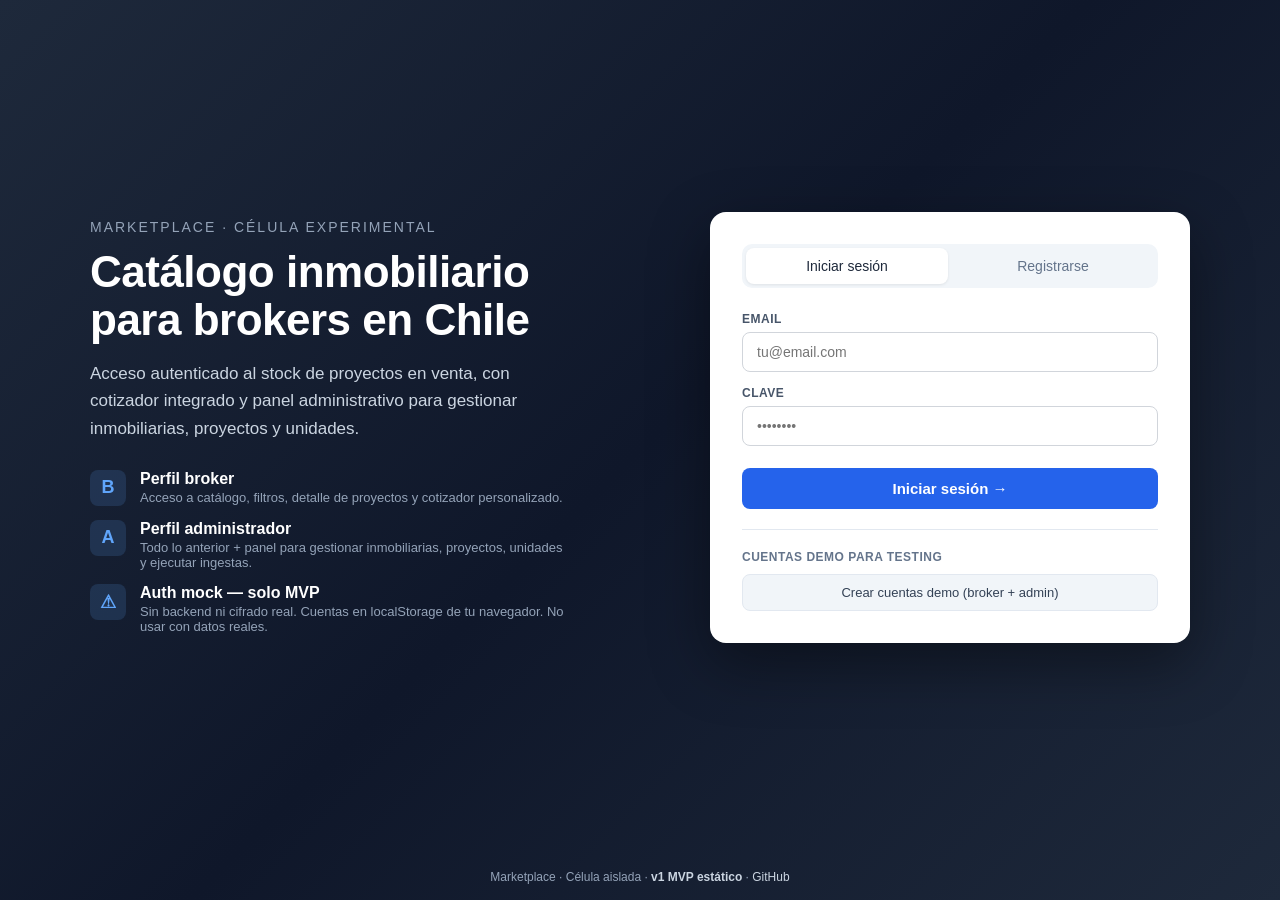
==== commit 29a834a8: "feat: auth con roles broker/admin + landing como entry point - index.html: NUEVO landing con login +" ====
--- a/heads/marketplace/code/index.html
+++ b/heads/marketplace/code/index.html
@@ -3,915 +3,419 @@
 <head>
 <meta charset="UTF-8">
 <meta name="viewport" content="width=device-width, initial-scale=1.0">
-<title>Catálogo Marketplace — Célula Experimental</title>
+<title>Marketplace Inmobiliario — Acceso</title>
 <style>
-  /* =========================================================================
-     RESET + BASE
-     ========================================================================= */
   * { margin: 0; padding: 0; box-sizing: border-box; }
   html, body { height: 100%; }
   body {
     font-family: -apple-system, BlinkMacSystemFont, "Segoe UI", Roboto, sans-serif;
     color: #1a1f2e;
-    background: #f5f6f8;
-    line-height: 1.5;
+    background: linear-gradient(135deg, #1e293b 0%, #0f172a 50%, #1e293b 100%);
+    min-height: 100vh;
+    display: flex;
+    flex-direction: column;
     -webkit-font-smoothing: antialiased;
   }
   a { color: inherit; text-decoration: none; }
   button { font-family: inherit; cursor: pointer; }
   input, select { font-family: inherit; font-size: inherit; }
 
-  /* =========================================================================
-     LAYOUT
-     ========================================================================= */
-  .app {
-    min-height: 100vh;
-    display: flex;
-    flex-direction: column;
-  }
-  header.topbar {
-    background: #1e293b;
-    color: #fff;
-    padding: 14px 28px;
+  .wrap {
+    flex: 1;
     display: flex;
     align-items: center;
-    justify-content: space-between;
-    box-shadow: 0 2px 6px rgba(0,0,0,0.08);
-    position: sticky; top: 0; z-index: 50;
-  }
-  header.topbar .brand {
-    font-size: 18px; font-weight: 700; letter-spacing: 0.3px;
-  }
-  header.topbar .brand small {
-    font-weight: 400; font-size: 11px; opacity: 0.7; margin-left: 8px;
-    background: rgba(255,255,255,0.1); padding: 2px 8px; border-radius: 4px;
-  }
-  header.topbar nav a {
-    font-size: 14px; opacity: 0.75; transition: opacity 0.15s;
-  }
-  header.topbar nav a:hover { opacity: 1; }
-  main {
-    flex: 1;
-    max-width: 1280px;
+    justify-content: center;
+    padding: 32px 20px;
+  }
+  .hero {
     width: 100%;
-    margin: 0 auto;
-    padding: 28px;
-  }
-  footer.bottombar {
+    max-width: 1100px;
+    display: grid;
+    grid-template-columns: 1fr 480px;
+    gap: 48px;
+    align-items: center;
+  }
+  @media (max-width: 900px) {
+    .hero { grid-template-columns: 1fr; gap: 32px; }
+  }
+
+  .pitch h1 {
+    font-size: 44px; font-weight: 800; color: #fff; line-height: 1.1;
+    letter-spacing: -0.5px; margin-bottom: 16px;
+  }
+  .pitch h1 small {
+    display: block; font-size: 14px; font-weight: 500; color: #94a3b8;
+    margin-bottom: 12px; text-transform: uppercase; letter-spacing: 2px;
+  }
+  .pitch p.lead {
+    color: #cbd5e1; font-size: 17px; line-height: 1.6; margin-bottom: 28px; max-width: 480px;
+  }
+  .features { display: flex; flex-direction: column; gap: 14px; max-width: 480px; }
+  .feature { display: flex; align-items: flex-start; gap: 14px; color: #e2e8f0; }
+  .feature .icn {
+    flex-shrink: 0; width: 36px; height: 36px; border-radius: 8px;
+    background: rgba(96, 165, 250, 0.15); color: #60a5fa;
+    display: flex; align-items: center; justify-content: center;
+    font-size: 18px; font-weight: 700;
+  }
+  .feature .txt strong { color: #fff; font-weight: 600; }
+  .feature .txt small { color: #94a3b8; display: block; margin-top: 2px; font-size: 13px; }
+
+  .auth-card {
     background: #fff;
-    border-top: 1px solid #e2e6ee;
-    padding: 16px 28px;
+    border-radius: 16px;
+    padding: 32px;
+    box-shadow: 0 20px 60px rgba(0,0,0,0.4);
+  }
+  .auth-tabs {
+    display: flex; gap: 4px;
+    background: #f1f5f9; border-radius: 10px; padding: 4px;
+    margin-bottom: 24px;
+  }
+  .auth-tabs button {
+    flex: 1; padding: 10px 14px; border: none; background: transparent;
+    border-radius: 8px; font-weight: 500; font-size: 14px;
+    color: #64748b; transition: all 0.15s;
+  }
+  .auth-tabs button.active { background: #fff; color: #1e293b; box-shadow: 0 1px 3px rgba(0,0,0,0.08); }
+
+  .field { margin-bottom: 14px; }
+  .field label {
+    display: block; font-size: 12px; font-weight: 600; color: #475569;
+    margin-bottom: 6px; text-transform: uppercase; letter-spacing: 0.5px;
+  }
+  .field input, .field select {
+    width: 100%; padding: 11px 14px;
+    border: 1px solid #d1d5db; border-radius: 8px;
+    font-size: 14px; background: #fff; transition: border-color 0.15s;
+  }
+  .field input:focus, .field select:focus {
+    outline: none; border-color: #2563eb;
+    box-shadow: 0 0 0 3px rgba(37, 99, 235, 0.1);
+  }
+  .field-help { font-size: 12px; color: #6b7280; margin-top: 4px; }
+
+  .role-grid { display: grid; grid-template-columns: 1fr 1fr; gap: 8px; }
+  .role-grid label {
+    display: block; padding: 12px;
+    border: 2px solid #e2e8f0; border-radius: 8px;
+    text-align: center; cursor: pointer; transition: all 0.15s;
+    text-transform: none; letter-spacing: 0; font-weight: 500;
+  }
+  .role-grid input[type=radio] { display: none; }
+  .role-grid input[type=radio]:checked + .role-content {
+    color: #2563eb;
+  }
+  .role-grid label:has(input:checked) {
+    border-color: #2563eb; background: #eff6ff;
+  }
+  .role-grid .role-content { font-size: 14px; }
+  .role-grid .role-content strong { display: block; margin-bottom: 2px; }
+  .role-grid .role-content small { font-size: 11px; color: #9ca3af; }
+
+  .btn-primary {
+    width: 100%; background: #2563eb; color: #fff;
+    border: none; padding: 12px 16px; border-radius: 8px;
+    font-size: 15px; font-weight: 600; cursor: pointer;
+    transition: background 0.15s; margin-top: 8px;
+  }
+  .btn-primary:hover { background: #1d4ed8; }
+  .btn-primary:disabled { background: #94a3b8; cursor: not-allowed; }
+
+  .auth-msg {
+    padding: 10px 12px; border-radius: 6px;
+    font-size: 13px; margin-top: 12px;
+  }
+  .auth-msg.error { background: #fef2f2; color: #991b1b; border: 1px solid #fecaca; }
+  .auth-msg.success { background: #f0fdf4; color: #14532d; border: 1px solid #bbf7d0; }
+
+  .demo-section {
+    margin-top: 20px; padding-top: 20px;
+    border-top: 1px solid #e2e8f0;
+  }
+  .demo-section h4 {
+    font-size: 12px; font-weight: 600; color: #64748b;
+    text-transform: uppercase; letter-spacing: 0.5px; margin-bottom: 10px;
+  }
+  .demo-btn {
+    width: 100%; background: #f1f5f9; color: #334155;
+    border: 1px solid #e2e8f0; padding: 10px;
+    border-radius: 8px; font-size: 13px; cursor: pointer;
+    transition: all 0.15s;
+  }
+  .demo-btn:hover { background: #e2e8f0; }
+  .demo-credentials {
+    background: #f8fafc; border: 1px solid #e2e8f0;
+    padding: 10px 12px; border-radius: 8px;
+    margin-top: 8px; font-size: 12px; color: #334155;
+    display: flex; flex-direction: column; gap: 6px;
+  }
+  .demo-credentials code {
+    font-family: ui-monospace, SFMono-Regular, Menlo, monospace;
+    font-size: 12px; color: #1e293b;
+  }
+  .demo-credentials .row { display: flex; justify-content: space-between; align-items: center; gap: 8px; }
+  .demo-credentials button {
+    background: #fff; border: 1px solid #cbd5e1; border-radius: 4px;
+    padding: 4px 8px; font-size: 11px; color: #475569; cursor: pointer;
+  }
+
+  footer.foot {
+    padding: 16px 28px; color: #94a3b8; font-size: 12px;
     text-align: center;
-    color: #6b7280;
-    font-size: 12px;
-  }
-
-  /* =========================================================================
-     CATALOGO — FILTROS + GRILLA
-     ========================================================================= */
-  .page-title {
-    font-size: 26px; font-weight: 700; margin-bottom: 6px;
-  }
-  .page-subtitle {
-    color: #6b7280; font-size: 14px; margin-bottom: 24px;
-  }
-  .layout-catalog {
-    display: grid;
-    grid-template-columns: 280px 1fr;
-    gap: 28px;
-  }
-  @media (max-width: 900px) {
-    .layout-catalog { grid-template-columns: 1fr; }
-  }
-  .filters {
-    background: #fff;
-    border: 1px solid #e2e6ee;
-    border-radius: 10px;
-    padding: 20px;
-    height: fit-content;
-    position: sticky; top: 80px;
-  }
-  .filters h3 {
-    font-size: 14px; font-weight: 600; margin-bottom: 16px;
-    color: #1a1f2e; display: flex; justify-content: space-between; align-items: center;
-  }
-  .filters h3 button {
-    background: none; border: none; color: #2563eb; font-size: 12px; font-weight: 500;
-  }
-  .filter-group { margin-bottom: 18px; }
-  .filter-group label {
-    display: block; font-size: 12px; font-weight: 600;
-    color: #374151; margin-bottom: 6px; text-transform: uppercase; letter-spacing: 0.5px;
-  }
-  .filter-group select, .filter-group input[type=number] {
-    width: 100%; padding: 8px 10px; border: 1px solid #d1d5db;
-    border-radius: 6px; font-size: 14px; background: #fff;
-  }
-  .filter-row { display: flex; gap: 8px; }
-  .filter-row > * { flex: 1; }
-  .checkbox-list { display: flex; flex-direction: column; gap: 6px; }
-  .checkbox-list label {
-    display: flex; align-items: center; gap: 8px;
-    font-size: 13px; font-weight: 400; color: #4b5563;
-    text-transform: none; letter-spacing: 0; margin: 0; cursor: pointer;
-  }
-  .checkbox-list input[type=checkbox] { cursor: pointer; }
-
-  .results-header {
-    display: flex; justify-content: space-between; align-items: center; margin-bottom: 16px;
-  }
-  .results-count { font-size: 14px; color: #6b7280; }
-
-  .grid {
-    display: grid;
-    grid-template-columns: repeat(auto-fill, minmax(280px, 1fr));
-    gap: 20px;
-  }
-  /* Agrupado por inmobiliaria */
-  .group-section { margin-bottom: 32px; }
-  .group-header {
-    display: flex; justify-content: space-between; align-items: flex-end; flex-wrap: wrap;
-    gap: 12px; margin-bottom: 16px; padding-bottom: 12px;
-    border-bottom: 2px solid #e2e6ee;
-  }
-  .group-header-left { display: flex; align-items: center; gap: 14px; }
-  .group-logo {
-    width: 48px; height: 48px; border-radius: 8px; object-fit: contain;
-    background: #f3f4f6; padding: 4px; flex-shrink: 0;
-  }
-  .group-title {
-    font-size: 20px; font-weight: 700; color: #1e293b; margin: 0;
-  }
-  .group-desc {
-    font-size: 13px; color: #6b7280; margin: 2px 0 0; line-height: 1.4;
-  }
-  .group-meta { font-size: 13px; color: #6b7280; }
-  .card {
-    background: #fff;
-    border: 1px solid #e2e6ee;
-    border-radius: 10px;
-    overflow: hidden;
-    transition: transform 0.15s, box-shadow 0.15s;
-    cursor: pointer;
-  }
-  .card:hover {
-    transform: translateY(-2px);
-    box-shadow: 0 8px 20px rgba(0,0,0,0.08);
-  }
-  .card .thumb {
-    width: 100%; aspect-ratio: 16/10;
-    background: #f3f4f6; object-fit: cover; display: block;
-  }
-  .card-body { padding: 14px 16px; }
-  .card-name {
-    font-size: 16px; font-weight: 600; margin-bottom: 4px; color: #111827;
-  }
-  .card-loc {
-    font-size: 13px; color: #6b7280; margin-bottom: 10px;
-  }
-  .card-meta {
-    display: flex; gap: 12px; font-size: 12px; color: #4b5563; margin-bottom: 10px;
-  }
-  .card-price {
-    font-size: 14px; font-weight: 600; color: #1e40af;
-  }
-  .card-price small { font-weight: 400; color: #6b7280; }
-  .badges {
-    display: flex; gap: 6px; flex-wrap: wrap; margin-top: 10px;
-  }
-  .badge {
-    font-size: 11px; padding: 2px 8px; border-radius: 4px; font-weight: 500;
-  }
-  .badge-blue { background: #dbeafe; color: #1e40af; }
-  .badge-green { background: #d1fae5; color: #065f46; }
-  .badge-amber { background: #fef3c7; color: #92400e; }
-  .badge-red { background: #fee2e2; color: #991b1b; }
-  .badge-gray { background: #f3f4f6; color: #4b5563; }
-
-  /* =========================================================================
-     PROYECTO DETAIL
-     ========================================================================= */
-  .breadcrumb {
-    font-size: 13px; color: #6b7280; margin-bottom: 16px;
-  }
-  .breadcrumb a { color: #2563eb; }
-  .project-hero {
-    background: #fff;
-    border: 1px solid #e2e6ee;
-    border-radius: 10px;
-    overflow: hidden;
-    margin-bottom: 24px;
-  }
-  .project-hero img {
-    width: 100%; aspect-ratio: 21/9; object-fit: cover;
-  }
-  .project-hero .info {
-    padding: 24px 28px;
-  }
-  .project-hero h1 {
-    font-size: 28px; font-weight: 700; margin-bottom: 6px;
-  }
-  .project-hero .loc {
-    color: #6b7280; font-size: 15px; margin-bottom: 16px;
-  }
-  .project-hero .stats {
-    display: grid;
-    grid-template-columns: repeat(4, 1fr);
-    gap: 20px;
-    border-top: 1px solid #e2e6ee;
-    padding-top: 20px;
-    margin-top: 16px;
-  }
-  @media (max-width: 700px) {
-    .project-hero .stats { grid-template-columns: repeat(2, 1fr); }
-  }
-  .project-hero .stat .label {
-    font-size: 11px; text-transform: uppercase; letter-spacing: 0.5px;
-    color: #9ca3af; font-weight: 600;
-  }
-  .project-hero .stat .value {
-    font-size: 18px; font-weight: 600; color: #111827; margin-top: 2px;
-  }
-  .section {
-    background: #fff;
-    border: 1px solid #e2e6ee;
-    border-radius: 10px;
-    padding: 24px;
-    margin-bottom: 20px;
-  }
-  .section h2 {
-    font-size: 18px; font-weight: 600; margin-bottom: 14px;
-  }
-
-  /* Tabla unidades */
-  table.units {
-    width: 100%; border-collapse: collapse; font-size: 14px;
-  }
-  table.units th, table.units td {
-    text-align: left; padding: 10px 12px; border-bottom: 1px solid #f3f4f6;
-  }
-  table.units th {
-    background: #f9fafb; font-weight: 600; font-size: 12px;
-    text-transform: uppercase; letter-spacing: 0.5px; color: #6b7280;
-  }
-  table.units tr:hover { background: #f9fafb; }
-  table.units .price-cell { font-weight: 600; color: #1e40af; }
-  table.units .actions-cell button {
-    background: #2563eb; color: #fff; border: none; padding: 6px 12px;
-    border-radius: 6px; font-size: 12px; font-weight: 500;
-  }
-  table.units .actions-cell button:disabled {
-    background: #d1d5db; cursor: not-allowed;
-  }
-
-  /* =========================================================================
-     COTIZADOR
-     ========================================================================= */
-  .cotizador {
-    display: grid;
-    grid-template-columns: 1fr 1fr;
-    gap: 28px;
-  }
-  @media (max-width: 800px) {
-    .cotizador { grid-template-columns: 1fr; }
-  }
-  .cotizador .form .row {
-    margin-bottom: 16px;
-  }
-  .cotizador label {
-    display: block; font-size: 12px; font-weight: 600;
-    color: #374151; margin-bottom: 6px; text-transform: uppercase; letter-spacing: 0.5px;
-  }
-  .cotizador input[type=number] {
-    width: 100%; padding: 10px 12px; border: 1px solid #d1d5db;
-    border-radius: 6px; font-size: 15px;
-  }
-  .cotizador .results {
-    background: #f8fafc;
-    border: 1px solid #e2e6ee;
-    border-radius: 10px;
-    padding: 24px;
-  }
-  .cotizador .results .row {
-    display: flex; justify-content: space-between; align-items: baseline;
-    padding: 10px 0; border-bottom: 1px solid #e2e6ee;
-  }
-  .cotizador .results .row:last-child { border-bottom: none; }
-  .cotizador .results .row .lbl { font-size: 13px; color: #6b7280; }
-  .cotizador .results .row .val { font-size: 16px; font-weight: 600; color: #111827; }
-  .cotizador .results .row.highlight .val { font-size: 22px; color: #1e40af; }
-
-  .alert {
-    padding: 12px 16px;
-    border-radius: 8px;
-    font-size: 14px;
-    margin-bottom: 16px;
-    border-left: 4px solid;
-  }
-  .alert-info { background: #eff6ff; border-color: #2563eb; color: #1e40af; }
-  .alert-warning { background: #fffbeb; border-color: #f59e0b; color: #92400e; }
-  .alert-danger { background: #fef2f2; border-color: #dc2626; color: #991b1b; }
-
-  /* =========================================================================
-     UI HELPERS
-     ========================================================================= */
-  .empty-state {
-    text-align: center; padding: 60px 20px; color: #6b7280;
-  }
-  .empty-state h3 { font-size: 18px; margin-bottom: 8px; color: #111827; }
-  .btn {
-    display: inline-block;
-    padding: 10px 18px; border: none; border-radius: 6px; font-weight: 500;
-    font-size: 14px; transition: background 0.15s;
-  }
-  .btn-primary { background: #2563eb; color: #fff; }
-  .btn-primary:hover { background: #1d4ed8; }
-  .btn-ghost { background: transparent; color: #2563eb; }
-  .btn-ghost:hover { background: #eff6ff; }
+  }
+  footer.foot strong { color: #cbd5e1; }
 </style>
 </head>
 <body>
-<div class="app">
-  <header class="topbar">
-    <div class="brand">
-      Catálogo Marketplace
-      <small>MVP — Célula Experimental</small>
+
+<div class="wrap">
+  <div class="hero">
+    <div class="pitch">
+      <h1>
+        <small>Marketplace · Célula experimental</small>
+        Catálogo inmobiliario<br>para brokers en Chile
+      </h1>
+      <p class="lead">
+        Acceso autenticado al stock de proyectos en venta, con cotizador integrado y panel
+        administrativo para gestionar inmobiliarias, proyectos y unidades.
+      </p>
+
+      <div class="features">
+        <div class="feature">
+          <div class="icn">B</div>
+          <div class="txt"><strong>Perfil broker</strong>
+            <small>Acceso a catálogo, filtros, detalle de proyectos y cotizador personalizado.</small>
+          </div>
+        </div>
+        <div class="feature">
+          <div class="icn">A</div>
+          <div class="txt"><strong>Perfil administrador</strong>
+            <small>Todo lo anterior + panel para gestionar inmobiliarias, proyectos, unidades y ejecutar ingestas.</small>
+          </div>
+        </div>
+        <div class="feature">
+          <div class="icn">⚠</div>
+          <div class="txt"><strong>Auth mock — solo MVP</strong>
+            <small>Sin backend ni cifrado real. Cuentas en localStorage de tu navegador. No usar con datos reales.</small>
+          </div>
+        </div>
+      </div>
     </div>
-    <nav style="display:flex;gap:18px;">
-      <a href="#/">Catálogo</a>
-      <a href="admin.html">Admin</a>
-    </nav>
-  </header>
-
-  <main id="view"></main>
-
-  <footer class="bottombar">
-    Célula aislada · Datos ficticios · Valor UF referencial: <span id="uf-ref"></span> CLP
-  </footer>
+
+    <div class="auth-card">
+      <div class="auth-tabs">
+        <button data-tab="login" class="active">Iniciar sesión</button>
+        <button data-tab="register">Registrarse</button>
+      </div>
+
+      <div id="tab-content"></div>
+
+      <div class="demo-section">
+        <h4>Cuentas demo para testing</h4>
+        <div id="demo-area"></div>
+      </div>
+    </div>
+  </div>
 </div>
+
+<footer class="foot">
+  Marketplace · Célula aislada · <strong>v1 MVP estático</strong> ·
+  <a href="https://github.com/brankopapic-somos/marketplace-somosinversion" target="_blank" rel="noopener" style="color:#cbd5e1;">GitHub</a>
+</footer>
 
 <script src="data/seeds.js"></script>
 <script src="data/repo.js"></script>
 <script>
 // =============================================================================
-// REPOSITORIO en memoria (simula DB + queries)
+// AUTH UI
 // =============================================================================
-const Repo = {
-  inmobiliarias: () => DATA.inmobiliarias,
-  inmobiliariaById: (id) => DATA.inmobiliarias.find(i => i.id === id),
-  proyectos: () => DATA.proyectos,
-  proyectoBySlug: (slug) => DATA.proyectos.find(p => p.slug === slug),
-  unidadesByProyecto: (pid) => DATA.unidades.filter(u => u.proyecto_id === pid),
-  unidadById: (id) => DATA.unidades.find(u => u.id === id),
-  condicionesByProyecto: (pid) => {
-    const links = DATA.proyectoCondiciones.filter(pc => pc.proyecto_id === pid);
-    return links.map(pc => ({
-      ...DATA.condicionesComerciales.find(c => c.id === pc.condicion_id),
-      valor: pc.valor
-    })).filter(c => c.publica);
-  },
-  condicionesPublicas: () => DATA.condicionesComerciales.filter(c => c.publica)
-};
-
-// =============================================================================
-// COMPUTADOS (no persistidos)
-// =============================================================================
-function tipoEntrega(proyecto) {
-  // Regla docs/01-MODELO-DATOS.md sección 5
-  if (proyecto.etapa === 'entrega_inmediata') return 'inmediata';
-  if (proyecto.fecha_entrega) {
-    const hoy = new Date().toISOString().slice(0, 10);
-    if (proyecto.fecha_entrega <= hoy) return 'inmediata';
-  }
-  return 'futura';
-}
-
-function isPublicVisible(proyecto) {
-  // Regla docs/01-MODELO-DATOS.md sección 6.3
-  return proyecto.estado_negocio === 'activo' && proyecto.estado_ingesta === 'ok';
-}
-
-function unidadesDisponiblesCount(pid) {
-  return Repo.unidadesByProyecto(pid).filter(u => u.estado === 'disponible').length;
-}
-
-// =============================================================================
-// COTIZADOR (Nivel A)
-// Fórmula amortización francesa - docs/04-GLOSARIO-Y-CONTEXTO.md
-// =============================================================================
-function calcularDividendo(precioUf, piePorc, plazoMeses, tasaAnual) {
-  const saldoUf = precioUf * (1 - piePorc / 100);
-  const i = (tasaAnual / 100) / 12;
-  const n = plazoMeses;
-  if (i === 0) return saldoUf / n;
-  const dividendoUf = saldoUf * (i * Math.pow(1 + i, n)) / (Math.pow(1 + i, n) - 1);
-  return dividendoUf;
-}
-
-function fmtClp(n) {
-  return Math.round(n).toLocaleString('es-CL');
-}
-
-function fmtUf(n) {
-  return Number(n).toLocaleString('es-CL', { maximumFractionDigits: 1 });
-}
-
-// =============================================================================
-// FILTROS — estado mutable
-// =============================================================================
-const state = {
-  filters: {
-    comuna: '',
-    tipoEntrega: '',
-    tipologia: '',
-    precioUfMin: null,
-    precioUfMax: null,
-    anioEntrega: '',
-    soloDisponibles: true,
-    condiciones: new Set(),
-    inmobiliarias: new Set() // multi-select
-  },
-  agruparPorInmobiliaria: false
-};
-
-function aplicarFiltros() {
-  const f = state.filters;
-  return Repo.proyectos().filter(p => {
-    if (f.soloDisponibles && !isPublicVisible(p)) return false;
-    if (!f.soloDisponibles && p.estado_negocio === 'agotado') {
-      // permitir ver agotados, pero NO se muestran timeouts (datos stale)
-      if (p.estado_ingesta !== 'ok') return false;
-    } else if (!f.soloDisponibles && p.estado_ingesta !== 'ok') {
-      return false;
+const tabContent = document.getElementById('tab-content');
+const demoArea = document.getElementById('demo-area');
+let activeTab = 'login';
+
+// Si ya hay sesión, redirigir al catálogo
+if (window.Marketplace.isAuthenticated()) {
+  const u = window.Marketplace.currentUser();
+  redirectByRole(u.role);
+}
+
+function redirectByRole(role) {
+  // Ambos roles van al catálogo. El admin tiene link extra al panel.
+  window.location.href = 'catalogo.html';
+}
+
+document.querySelectorAll('.auth-tabs button').forEach(b => {
+  b.addEventListener('click', () => {
+    document.querySelectorAll('.auth-tabs button').forEach(x => x.classList.remove('active'));
+    b.classList.add('active');
+    activeTab = b.dataset.tab;
+    render();
+  });
+});
+
+function render() {
+  if (activeTab === 'login') renderLogin();
+  else renderRegister();
+  renderDemo();
+}
+
+function renderLogin() {
+  tabContent.innerHTML = `
+    <form id="form-login">
+      <div class="field">
+        <label>Email</label>
+        <input type="email" name="email" required autocomplete="email" placeholder="tu@email.com">
+      </div>
+      <div class="field">
+        <label>Clave</label>
+        <input type="password" name="password" required autocomplete="current-password" minlength="6" placeholder="••••••••">
+      </div>
+      <button type="submit" class="btn-primary">Iniciar sesión →</button>
+      <div id="login-msg"></div>
+    </form>
+  `;
+  document.getElementById('form-login').addEventListener('submit', e => {
+    e.preventDefault();
+    const data = Object.fromEntries(new FormData(e.target).entries());
+    try {
+      const u = window.Marketplace.login(data.email, data.password);
+      showMsg('login-msg', `Bienvenido, ${u.nombre}. Redirigiendo…`, 'success');
+      setTimeout(() => redirectByRole(u.role), 600);
+    } catch (err) {
+      showMsg('login-msg', err.message, 'error');
     }
-    if (f.inmobiliarias.size > 0 && !f.inmobiliarias.has(p.inmobiliaria_id)) return false;
-    if (f.comuna && p.comuna !== f.comuna) return false;
-    if (f.tipoEntrega && tipoEntrega(p) !== f.tipoEntrega) return false;
-    if (f.tipologia && !p.tipologias_disponibles.includes(f.tipologia)) return false;
-    if (f.precioUfMin && p.precio_uf_max < f.precioUfMin) return false;
-    if (f.precioUfMax && p.precio_uf_min > f.precioUfMax) return false;
-    if (f.anioEntrega && p.anio_entrega !== Number(f.anioEntrega)) return false;
-    if (f.condiciones.size > 0) {
-      const condProj = Repo.condicionesByProyecto(p.id).map(c => c.tag);
-      for (const tag of f.condiciones) {
-        if (!condProj.includes(tag)) return false;
-      }
+  });
+}
+
+function renderRegister() {
+  tabContent.innerHTML = `
+    <form id="form-register">
+      <div class="field">
+        <label>Nombre completo</label>
+        <input type="text" name="nombre" required minlength="2" placeholder="Juan Pérez">
+      </div>
+      <div class="field">
+        <label>Email</label>
+        <input type="email" name="email" required autocomplete="email" placeholder="tu@email.com">
+      </div>
+      <div class="field">
+        <label>Teléfono (opcional)</label>
+        <input type="tel" name="telefono" placeholder="+56 9 1234 5678">
+      </div>
+      <div class="field">
+        <label>Clave</label>
+        <input type="password" name="password" required autocomplete="new-password" minlength="6" placeholder="Mínimo 6 caracteres">
+        <div class="field-help">Mínimo 6 caracteres. Hash débil en MVP — no uses tu clave real.</div>
+      </div>
+      <div class="field">
+        <label>Tipo de perfil</label>
+        <div class="role-grid">
+          <label>
+            <input type="radio" name="role" value="broker" checked>
+            <div class="role-content">
+              <strong>Broker</strong>
+              <small>Catálogo + cotizador</small>
+            </div>
+          </label>
+          <label>
+            <input type="radio" name="role" value="admin">
+            <div class="role-content">
+              <strong>Administrador</strong>
+              <small>Todo + panel admin</small>
+            </div>
+          </label>
+        </div>
+      </div>
+      <button type="submit" class="btn-primary">Crear cuenta →</button>
+      <div id="reg-msg"></div>
+    </form>
+  `;
+  document.getElementById('form-register').addEventListener('submit', e => {
+    e.preventDefault();
+    const data = Object.fromEntries(new FormData(e.target).entries());
+    try {
+      const u = window.Marketplace.register(data);
+      showMsg('reg-msg', `Cuenta creada como ${u.role}. Iniciando sesión…`, 'success');
+      setTimeout(() => redirectByRole(u.role), 800);
+    } catch (err) {
+      showMsg('reg-msg', err.message, 'error');
     }
-    return true;
   });
 }
 
-// =============================================================================
-// RENDER
-// =============================================================================
-const view = document.getElementById('view');
-
-function renderCatalog() {
-  const proyectos = aplicarFiltros();
-
-  // Listas para selects
-  const comunas = [...new Set(Repo.proyectos().map(p => p.comuna))].sort();
-  const tipologias = [...new Set(Repo.proyectos().flatMap(p => p.tipologias_disponibles))].sort();
-  const anios = [...new Set(Repo.proyectos().map(p => p.anio_entrega))].sort();
-  const condiciones = Repo.condicionesPublicas().sort((a, b) => a.orden - b.orden);
-
-  view.innerHTML = `
-    <div class="page-title">Catálogo de proyectos</div>
-    <div class="page-subtitle">Inversión inmobiliaria en Chile · ${proyectos.length} proyecto${proyectos.length !== 1 ? 's' : ''} disponible${proyectos.length !== 1 ? 's' : ''}</div>
-
-    <div class="layout-catalog">
-      <aside class="filters">
-        <h3>Filtros <button id="reset-filters">Limpiar</button></h3>
-
-        <div class="filter-group">
-          <label>Inmobiliaria</label>
-          <div class="checkbox-list">
-            ${Repo.inmobiliarias().filter(i => i.activa).map(i => {
-              const count = Repo.proyectos().filter(p => p.inmobiliaria_id === i.id).length;
-              return `
-                <label>
-                  <input type="checkbox" data-inmob="${i.id}" ${state.filters.inmobiliarias.has(i.id)?'checked':''}>
-                  ${i.nombre_publico} <span style="color:#9ca3af;font-size:11px;">(${count})</span>
-                </label>
-              `;
-            }).join('')}
-          </div>
-        </div>
-
-        <div class="filter-group">
-          <label>Comuna</label>
-          <select id="f-comuna">
-            <option value="">Todas</option>
-            ${comunas.map(c => `<option value="${c}" ${state.filters.comuna===c?'selected':''}>${c}</option>`).join('')}
-          </select>
-        </div>
-
-        <div class="filter-group">
-          <label>Tipo de entrega</label>
-          <select id="f-tipo-entrega">
-            <option value="">Todas</option>
-            <option value="inmediata" ${state.filters.tipoEntrega==='inmediata'?'selected':''}>Inmediata</option>
-            <option value="futura" ${state.filters.tipoEntrega==='futura'?'selected':''}>Futura</option>
-          </select>
-        </div>
-
-        <div class="filter-group">
-          <label>Tipología</label>
-          <select id="f-tipologia">
-            <option value="">Todas</option>
-            ${tipologias.map(t => `<option value="${t}" ${state.filters.tipologia===t?'selected':''}>${t}</option>`).join('')}
-          </select>
-        </div>
-
-        <div class="filter-group">
-          <label>Año de entrega</label>
-          <select id="f-anio">
-            <option value="">Todos</option>
-            ${anios.map(a => `<option value="${a}" ${state.filters.anioEntrega==a?'selected':''}>${a}</option>`).join('')}
-          </select>
-        </div>
-
-        <div class="filter-group">
-          <label>Precio UF (rango)</label>
-          <div class="filter-row">
-            <input type="number" id="f-uf-min" placeholder="Min" value="${state.filters.precioUfMin || ''}">
-            <input type="number" id="f-uf-max" placeholder="Max" value="${state.filters.precioUfMax || ''}">
-          </div>
-        </div>
-
-        <div class="filter-group">
-          <label>Condiciones comerciales</label>
-          <div class="checkbox-list">
-            ${condiciones.map(c => `
-              <label>
-                <input type="checkbox" data-cond="${c.tag}" ${state.filters.condiciones.has(c.tag)?'checked':''}>
-                ${c.nombre_publico}
-              </label>
-            `).join('')}
-          </div>
-        </div>
-
-        <div class="filter-group">
-          <label>
-            <input type="checkbox" id="f-solo-disp" ${state.filters.soloDisponibles?'checked':''}>
-            Solo disponibles
-          </label>
-        </div>
-      </aside>
-
-      <section>
-        <div class="results-header" style="display:flex;justify-content:space-between;align-items:center;flex-wrap:wrap;gap:12px;">
-          <div class="results-count"><strong>${proyectos.length}</strong> resultado${proyectos.length !== 1 ? 's' : ''}</div>
-          <label style="display:flex;align-items:center;gap:8px;font-size:13px;color:#374151;cursor:pointer;">
-            <input type="checkbox" id="toggle-agrupar" ${state.agruparPorInmobiliaria?'checked':''}>
-            Agrupar por inmobiliaria
-          </label>
-        </div>
-
-        ${proyectos.length === 0 ? `
-          <div class="empty-state">
-            <h3>Sin resultados</h3>
-            <p>Probá ajustar los filtros para ver más proyectos.</p>
-          </div>
-        ` : state.agruparPorInmobiliaria ? renderGroupedByInmobiliaria(proyectos) : `
-          <div class="grid">
-            ${proyectos.map(p => renderCard(p)).join('')}
-          </div>
-        `}
-      </section>
-    </div>
-  `;
-
-  // Eventos filtros
-  const onChange = () => renderCatalog();
-  document.getElementById('f-comuna').addEventListener('change', e => { state.filters.comuna = e.target.value; onChange(); });
-  document.getElementById('f-tipo-entrega').addEventListener('change', e => { state.filters.tipoEntrega = e.target.value; onChange(); });
-  document.getElementById('f-tipologia').addEventListener('change', e => { state.filters.tipologia = e.target.value; onChange(); });
-  document.getElementById('f-anio').addEventListener('change', e => { state.filters.anioEntrega = e.target.value; onChange(); });
-  document.getElementById('f-uf-min').addEventListener('change', e => { state.filters.precioUfMin = e.target.value ? Number(e.target.value) : null; onChange(); });
-  document.getElementById('f-uf-max').addEventListener('change', e => { state.filters.precioUfMax = e.target.value ? Number(e.target.value) : null; onChange(); });
-  document.getElementById('f-solo-disp').addEventListener('change', e => { state.filters.soloDisponibles = e.target.checked; onChange(); });
-  document.querySelectorAll('[data-cond]').forEach(cb => {
-    cb.addEventListener('change', e => {
-      if (e.target.checked) state.filters.condiciones.add(e.target.dataset.cond);
-      else state.filters.condiciones.delete(e.target.dataset.cond);
-      onChange();
+function renderDemo() {
+  const users = window.Marketplace.listUsuarios();
+  const hasBrokerDemo = users.some(u => u.email === 'broker@demo.local');
+  const hasAdminDemo = users.some(u => u.email === 'admin@demo.local');
+  const both = hasBrokerDemo && hasAdminDemo;
+
+  if (!both) {
+    demoArea.innerHTML = `
+      <button class="demo-btn" id="btn-seed-demo">
+        Crear cuentas demo (broker + admin)
+      </button>
+    `;
+    document.getElementById('btn-seed-demo').addEventListener('click', seedDemoUsers);
+  } else {
+    demoArea.innerHTML = `
+      <div class="demo-credentials">
+        <div class="row">
+          <div><strong>Broker</strong> · <code>broker@demo.local</code> / <code>broker123</code></div>
+          <button data-fill="broker@demo.local|broker123">Usar</button>
+        </div>
+        <div class="row">
+          <div><strong>Admin</strong> · <code>admin@demo.local</code> / <code>admin123</code></div>
+          <button data-fill="admin@demo.local|admin123">Usar</button>
+        </div>
+      </div>
+    `;
+    document.querySelectorAll('[data-fill]').forEach(b => {
+      b.addEventListener('click', () => {
+        const [email, pw] = b.dataset.fill.split('|');
+        if (activeTab !== 'login') {
+          document.querySelector('.auth-tabs button[data-tab="login"]').click();
+        }
+        setTimeout(() => {
+          document.querySelector('#form-login input[name=email]').value = email;
+          document.querySelector('#form-login input[name=password]').value = pw;
+        }, 50);
+      });
     });
-  });
-  document.querySelectorAll('[data-inmob]').forEach(cb => {
-    cb.addEventListener('change', e => {
-      if (e.target.checked) state.filters.inmobiliarias.add(e.target.dataset.inmob);
-      else state.filters.inmobiliarias.delete(e.target.dataset.inmob);
-      onChange();
-    });
-  });
-  const toggleAg = document.getElementById('toggle-agrupar');
-  if (toggleAg) toggleAg.addEventListener('change', e => { state.agruparPorInmobiliaria = e.target.checked; onChange(); });
-  document.getElementById('reset-filters').addEventListener('click', () => {
-    state.filters = { comuna: '', tipoEntrega: '', tipologia: '', precioUfMin: null, precioUfMax: null, anioEntrega: '', soloDisponibles: true, condiciones: new Set(), inmobiliarias: new Set() };
-    onChange();
-  });
-
-  // Click en card
-  document.querySelectorAll('[data-slug]').forEach(el => {
-    el.addEventListener('click', () => { window.location.hash = `/proyecto/${el.dataset.slug}`; });
-  });
-}
-
-function renderGroupedByInmobiliaria(proyectos) {
-  // Agrupar por inmobiliaria_id
-  const groups = new Map();
-  for (const p of proyectos) {
-    if (!groups.has(p.inmobiliaria_id)) groups.set(p.inmobiliaria_id, []);
-    groups.get(p.inmobiliaria_id).push(p);
-  }
-  // Orden: por nombre de inmobiliaria
-  const ordered = Array.from(groups.entries())
-    .map(([id, projs]) => ({ inm: Repo.inmobiliariaById(id), projs }))
-    .filter(g => g.inm)
-    .sort((a, b) => a.inm.nombre_publico.localeCompare(b.inm.nombre_publico));
-
-  return ordered.map(({ inm, projs }) => `
-    <div class="group-section">
-      <div class="group-header">
-        <div class="group-header-left">
-          ${inm.logo_url ? `<img src="${inm.logo_url}" alt="${inm.nombre_publico}" class="group-logo">` : ''}
-          <div>
-            <h2 class="group-title">${inm.nombre_publico}</h2>
-            ${inm.descripcion ? `<p class="group-desc">${inm.descripcion}</p>` : ''}
-          </div>
-        </div>
-        <div class="group-meta">
-          <strong>${projs.length}</strong> proyecto${projs.length !== 1 ? 's' : ''}
-          ${inm.sitio_web ? ` · <a href="${inm.sitio_web}" target="_blank" rel="noopener" style="color:#2563eb;">${inm.sitio_web.replace(/^https?:\/\//, '').slice(0, 30)}</a>` : ''}
-        </div>
-      </div>
-      <div class="grid">
-        ${projs.map(p => renderCard(p)).join('')}
-      </div>
-    </div>
-  `).join('');
-}
-
-function renderCard(p) {
-  const inm = Repo.inmobiliariaById(p.inmobiliaria_id);
-  const condList = Repo.condicionesByProyecto(p.id).slice(0, 3);
-  const dispCount = unidadesDisponiblesCount(p.id);
-  const tipoEnt = tipoEntrega(p);
-
-  let statusBadge = '';
-  if (p.estado_negocio === 'agotado') statusBadge = '<span class="badge badge-red">Agotado</span>';
-  else if (p.estado_ingesta === 'timeout') statusBadge = '<span class="badge badge-amber">Datos en revisión</span>';
-  else if (p.destacado) statusBadge = '<span class="badge badge-blue">Destacado</span>';
-
-  return `
-    <article class="card" data-slug="${p.slug}">
-      <img class="thumb" src="${p.imagen_portada}" alt="${p.nombre}" loading="lazy">
-      <div class="card-body">
-        <div class="card-name">${p.nombre}</div>
-        <div class="card-loc">${p.comuna} · ${inm.nombre_publico}</div>
-        <div class="card-meta">
-          <span>${tipoEnt === 'inmediata' ? 'Entrega inmediata' : 'Entrega ' + p.anio_entrega}</span>
-          <span>·</span>
-          <span>${dispCount} disponible${dispCount !== 1 ? 's' : ''}</span>
-        </div>
-        <div class="card-price">
-          Desde UF ${fmtUf(p.precio_uf_min)} <small>· hasta UF ${fmtUf(p.precio_uf_max)}</small>
-        </div>
-        <div class="badges">
-          ${statusBadge}
-          ${condList.map(c => `<span class="badge badge-green">${c.nombre_publico}</span>`).join('')}
-        </div>
-      </div>
-    </article>
-  `;
-}
-
-function renderProyecto(slug) {
-  const p = Repo.proyectoBySlug(slug);
-  if (!p) {
-    view.innerHTML = `<div class="empty-state"><h3>Proyecto no encontrado</h3><a href="#/" class="btn btn-ghost">← Volver al catálogo</a></div>`;
-    return;
-  }
-  const inm = Repo.inmobiliariaById(p.inmobiliaria_id);
-  const unidades = Repo.unidadesByProyecto(p.id);
-  const condiciones = Repo.condicionesByProyecto(p.id);
-  const tipoEnt = tipoEntrega(p);
-
-  // Alertas según estado
-  let alertHtml = '';
-  if (p.estado_negocio === 'agotado') {
-    alertHtml = `<div class="alert alert-danger"><strong>Proyecto agotado.</strong> Todas las unidades han sido vendidas o reservadas. Esta vista se conserva para referencia histórica.</div>`;
-  } else if (p.estado_ingesta === 'timeout') {
-    alertHtml = `<div class="alert alert-warning"><strong>Datos en revisión.</strong> La fuente no actualizó información en los últimos días. Los precios y disponibilidad pueden estar desactualizados. Última sincronización exitosa: ${new Date(p.ultima_ingesta_ok).toLocaleDateString('es-CL')}.</div>`;
-  }
-
-  view.innerHTML = `
-    <div class="breadcrumb">
-      <a href="#/">Catálogo</a> / <span>${p.nombre}</span>
-    </div>
-
-    ${alertHtml}
-
-    <div class="project-hero">
-      <img src="${p.imagen_portada}" alt="${p.nombre}">
-      <div class="info">
-        <h1>${p.nombre}</h1>
-        <div class="loc">${p.direccion}, ${p.comuna} · ${inm.nombre_publico}</div>
-        <p style="color:#374151;font-size:15px;">${p.descripcion}</p>
-
-        <div class="stats">
-          <div class="stat"><div class="label">Desde</div><div class="value">UF ${fmtUf(p.precio_uf_min)}</div></div>
-          <div class="stat"><div class="label">Hasta</div><div class="value">UF ${fmtUf(p.precio_uf_max)}</div></div>
-          <div class="stat"><div class="label">Pie estándar</div><div class="value">${p.pie_porcentaje || '—'}%</div></div>
-          <div class="stat"><div class="label">Entrega</div><div class="value">${tipoEnt === 'inmediata' ? 'Inmediata' : p.anio_entrega}</div></div>
-        </div>
-      </div>
-    </div>
-
-    ${condiciones.length > 0 ? `
-      <div class="section">
-        <h2>Condiciones comerciales</h2>
-        <div class="badges">
-          ${condiciones.map(c => `<span class="badge badge-green">${c.nombre_publico}${c.valor ? ' · ' + c.valor : ''}</span>`).join('')}
-        </div>
-      </div>
-    ` : ''}
-
-    <div class="section">
-      <h2>Unidades (${unidades.length})</h2>
-      ${unidades.length === 0 ? '<p style="color:#6b7280">Sin unidades cargadas.</p>' : `
-        <table class="units">
-          <thead>
-            <tr>
-              <th>N°</th>
-              <th>Tipología</th>
-              <th>Piso</th>
-              <th>Sup. (m²)</th>
-              <th>Orient.</th>
-              <th>Precio UF</th>
-              <th>Estado</th>
-              <th></th>
-            </tr>
-          </thead>
-          <tbody>
-            ${unidades.map(u => `
-              <tr>
-                <td><strong>${u.numero}</strong></td>
-                <td>${u.tipologia}</td>
-                <td>${u.piso ?? '—'}</td>
-                <td>${u.superficie_total ?? '—'}</td>
-                <td>${u.orientacion ?? '—'}</td>
-                <td class="price-cell">UF ${fmtUf(u.precio_uf)}</td>
-                <td>${unitStatusBadge(u.estado)}</td>
-                <td class="actions-cell">
-                  <button data-unidad="${u.id}" ${u.estado !== 'disponible' ? 'disabled' : ''}>
-                    ${u.estado === 'disponible' ? 'Cotizar' : '—'}
-                  </button>
-                </td>
-              </tr>
-            `).join('')}
-          </tbody>
-        </table>
-      `}
-    </div>
-
-    <div style="margin-top:24px;font-size:12px;color:#9ca3af;">
-      <strong>Metadata técnica:</strong>
-      external_id: <code>${p.external_id}</code> ·
-      estado_negocio: <code>${p.estado_negocio}</code> ·
-      estado_ingesta: <code>${p.estado_ingesta}</code> ·
-      última ingesta ok: ${p.ultima_ingesta_ok ? new Date(p.ultima_ingesta_ok).toLocaleString('es-CL') : '—'}
-    </div>
-  `;
-
-  document.querySelectorAll('[data-unidad]').forEach(btn => {
-    btn.addEventListener('click', () => { window.location.hash = `/unidad/${btn.dataset.unidad}`; });
-  });
-}
-
-function unitStatusBadge(estado) {
-  switch(estado) {
-    case 'disponible': return '<span class="badge badge-green">Disponible</span>';
-    case 'reservada': return '<span class="badge badge-amber">Reservada</span>';
-    case 'vendida': return '<span class="badge badge-gray">Vendida</span>';
-    case 'bloqueada': return '<span class="badge badge-red">Bloqueada</span>';
-    default: return estado;
-  }
-}
-
-function renderCotizador(unidadId) {
-  const u = Repo.unidadById(unidadId);
-  if (!u) {
-    view.innerHTML = `<div class="empty-state"><h3>Unidad no encontrada</h3><a href="#/" class="btn btn-ghost">← Volver al catálogo</a></div>`;
-    return;
-  }
-  const p = DATA.proyectos.find(p => p.id === u.proyecto_id);
-  const inm = Repo.inmobiliariaById(p.inmobiliaria_id);
-
-  // Defaults
-  const piePorcDefault = p.pie_porcentaje || 20;
-  const plazoDefault = 240;
-  const tasaDefault = 4.5;
-
-  view.innerHTML = `
-    <div class="breadcrumb">
-      <a href="#/">Catálogo</a> / <a href="#/proyecto/${p.slug}">${p.nombre}</a> / <span>Unidad ${u.numero}</span>
-    </div>
-
-    <div class="page-title">Cotizador — Unidad ${u.numero}</div>
-    <div class="page-subtitle">${p.nombre} · ${u.tipologia} · ${u.superficie_total} m² · UF ${fmtUf(u.precio_uf)}</div>
-
-    <div class="cotizador">
-      <div class="form section">
-        <h2>Parámetros</h2>
-        <div class="row">
-          <label>Precio (UF)</label>
-          <input type="number" id="c-precio" value="${u.precio_uf}" readonly>
-        </div>
-        <div class="row">
-          <label>Pie (%)</label>
-          <input type="number" id="c-pie" value="${piePorcDefault}" min="0" max="100" step="1">
-        </div>
-        <div class="row">
-          <label>Plazo (meses)</label>
-          <input type="number" id="c-plazo" value="${plazoDefault}" min="60" max="360" step="12">
-        </div>
-        <div class="row">
-          <label>Tasa anual (%)</label>
-          <input type="number" id="c-tasa" value="${tasaDefault}" min="0" max="20" step="0.1">
-        </div>
-        <div style="margin-top:12px;font-size:12px;color:#6b7280;">
-          UF referencial: <strong>${fmtClp(DATA.ufReferencia.valor_clp)} CLP</strong> (${DATA.ufReferencia.fecha})
-        </div>
-      </div>
-
-      <div class="results">
-        <h2 style="margin-bottom:16px;">Resultado estimado</h2>
-        <div class="row"><div class="lbl">Precio total</div><div class="val" id="r-total-uf">—</div></div>
-        <div class="row"><div class="lbl">Precio total (CLP)</div><div class="val" id="r-total-clp">—</div></div>
-        <div class="row"><div class="lbl">Pie</div><div class="val" id="r-pie">—</div></div>
-        <div class="row"><div class="lbl">Saldo financiado</div><div class="val" id="r-saldo">—</div></div>
-        <div class="row highlight"><div class="lbl">Dividendo mensual</div><div class="val" id="r-div">—</div></div>
-        <div class="row"><div class="lbl">Total a pagar (capital + intereses)</div><div class="val" id="r-pago-total">—</div></div>
-
-        <div style="margin-top:18px;padding:12px;background:#fff;border-radius:6px;font-size:11px;color:#6b7280;line-height:1.5;">
-          <strong>Aviso:</strong> Cálculo referencial usando amortización francesa. La tasa final del crédito hipotecario depende de evaluación bancaria. UF se ajusta diariamente según Banco Central.
-        </div>
-      </div>
-    </div>
-  `;
-
-  const recalc = () => {
-    const precio = Number(document.getElementById('c-precio').value);
-    const pie = Number(document.getElementById('c-pie').value);
-    const plazo = Number(document.getElementById('c-plazo').value);
-    const tasa = Number(document.getElementById('c-tasa').value);
-    const ufClp = DATA.ufReferencia.valor_clp;
-
-    const pieUf = precio * (pie / 100);
-    const saldoUf = precio - pieUf;
-    const divUf = calcularDividendo(precio, pie, plazo, tasa);
-    const pagoTotalUf = pieUf + (divUf * plazo);
-
-    document.getElementById('r-total-uf').textContent = `UF ${fmtUf(precio)}`;
-    document.getElementById('r-total-clp').textContent = `$ ${fmtClp(precio * ufClp)}`;
-    document.getElementById('r-pie').textContent = `UF ${fmtUf(pieUf)} · $ ${fmtClp(pieUf * ufClp)}`;
-    document.getElementById('r-saldo').textContent = `UF ${fmtUf(saldoUf)} · $ ${fmtClp(saldoUf * ufClp)}`;
-    document.getElementById('r-div').textContent = `$ ${fmtClp(divUf * ufClp)}`;
-    document.getElementById('r-pago-total').textContent = `UF ${fmtUf(pagoTotalUf)} · $ ${fmtClp(pagoTotalUf * ufClp)}`;
-  };
-
-  ['c-pie', 'c-plazo', 'c-tasa'].forEach(id => {
-    document.getElementById(id).addEventListener('input', recalc);
-  });
-  recalc();
-}
-
-// =============================================================================
-// ROUTER (hash-based)
-// =============================================================================
-function router() {
-  const hash = window.location.hash.slice(1) || '/';
-  const m1 = hash.match(/^\/proyecto\/(.+)$/);
-  const m2 = hash.match(/^\/unidad\/(.+)$/);
-
-  if (m2) renderCotizador(m2[1]);
-  else if (m1) renderProyecto(m1[1]);
-  else renderCatalog();
-
-  window.scrollTo(0, 0);
-}
-
-window.addEventListener('hashchange', router);
-window.addEventListener('storage', e => {
-  // Otra pestaña (admin) modificó localStorage → recargar para ver cambios
-  if (e.key && e.key.startsWith('marketplace.')) location.reload();
-});
-window.addEventListener('DOMContentLoaded', () => {
-  document.getElementById('uf-ref').textContent = fmtClp(DATA.ufReferencia.valor_clp);
-  router();
-});
+  }
+}
+
+function seedDemoUsers() {
+  try {
+    const users = window.Marketplace.listUsuarios();
+    if (!users.some(u => u.email === 'broker@demo.local')) {
+      window.Marketplace.register({
+        email: 'broker@demo.local', password: 'broker123', role: 'broker',
+        nombre: 'Broker Demo', telefono: '+56912345678'
+      });
+      // register hace auto-login → cerramos para no dejar sesión activa
+      window.Marketplace.logout();
+    }
+    if (!users.some(u => u.email === 'admin@demo.local')) {
+      window.Marketplace.register({
+        email: 'admin@demo.local', password: 'admin123', role: 'admin',
+        nombre: 'Admin Demo', telefono: '+56987654321'
+      });
+      window.Marketplace.logout();
+    }
+    renderDemo();
+  } catch (err) {
+    alert('Error: ' + err.message);
+  }
+}
+
+function showMsg(id, msg, type) {
+  const el = document.getElementById(id);
+  el.innerHTML = `<div class="auth-msg ${type}">${msg}</div>`;
+}
+
+render();
 </script>
+
 </body>
 </html>
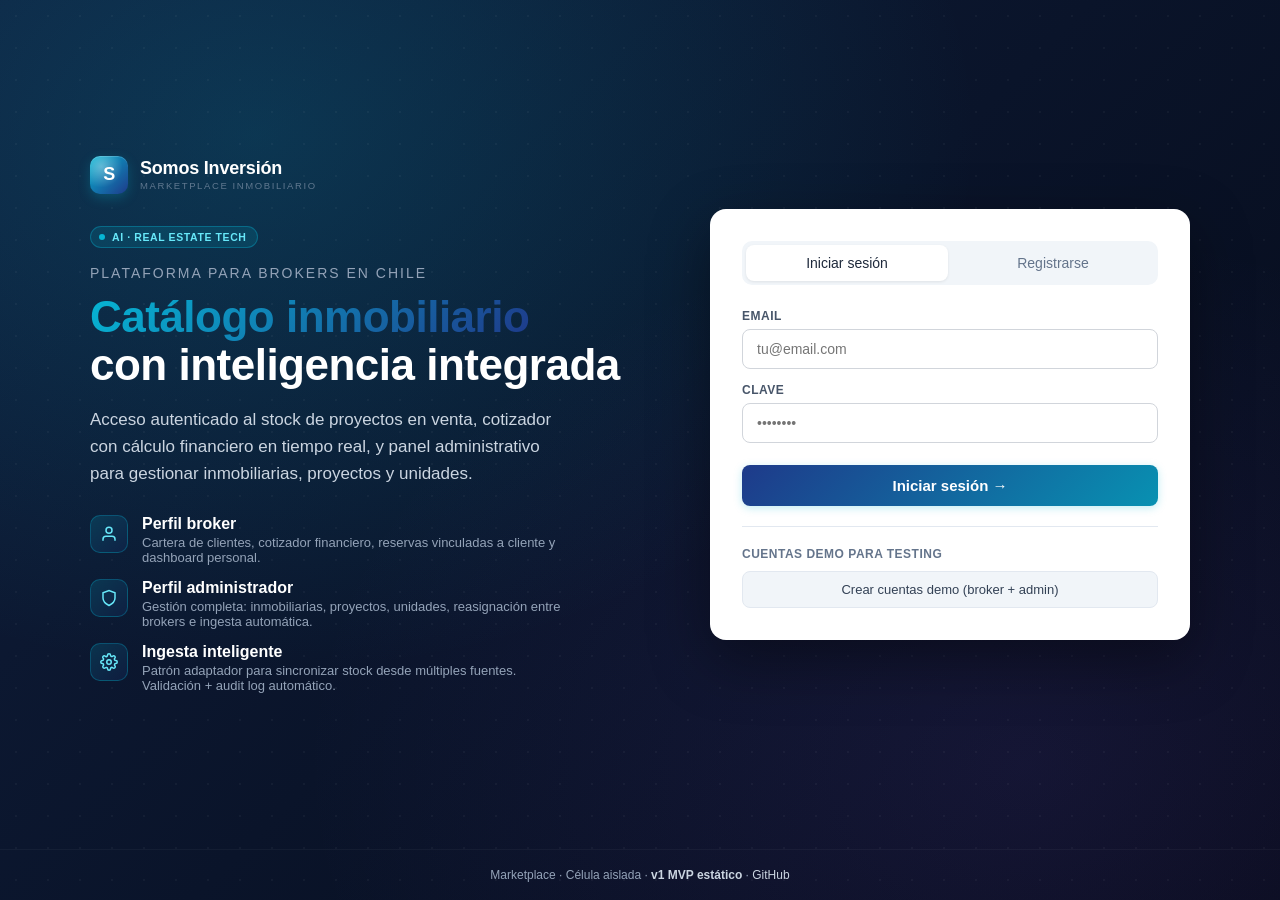
==== commit a342b391: "design: rebrand Somos Inversion + elementos sutiles tech/AI (EXC-001) Excepcion autorizada a doctrin" ====
--- a/heads/marketplace/code/index.html
+++ b/heads/marketplace/code/index.html
@@ -3,19 +3,36 @@
 <head>
 <meta charset="UTF-8">
 <meta name="viewport" content="width=device-width, initial-scale=1.0">
-<title>Marketplace Inmobiliario — Acceso</title>
+<title>Somos Inversión · Marketplace — Acceso</title>
+<link rel="stylesheet" href="assets/brand.css">
 <style>
   * { margin: 0; padding: 0; box-sizing: border-box; }
   html, body { height: 100%; }
   body {
-    font-family: -apple-system, BlinkMacSystemFont, "Segoe UI", Roboto, sans-serif;
-    color: #1a1f2e;
-    background: linear-gradient(135deg, #1e293b 0%, #0f172a 50%, #1e293b 100%);
+    font-family: var(--font-sans);
+    color: var(--color-text);
+    background:
+      radial-gradient(at 20% 15%, rgba(6, 182, 212, 0.18) 0px, transparent 50%),
+      radial-gradient(at 80% 85%, rgba(139, 92, 246, 0.10) 0px, transparent 50%),
+      linear-gradient(135deg, var(--brand-primary) 0%, var(--brand-primary-strong) 50%, #060a18 100%);
+    background-attachment: fixed;
     min-height: 100vh;
     display: flex;
     flex-direction: column;
     -webkit-font-smoothing: antialiased;
-  }
+    position: relative;
+  }
+  body::before {
+    /* Dot grid pattern overlay */
+    content: '';
+    position: fixed;
+    inset: 0;
+    background-image: radial-gradient(circle, rgba(255,255,255,0.04) 1px, transparent 1px);
+    background-size: 32px 32px;
+    pointer-events: none;
+    z-index: 0;
+  }
+  .wrap { position: relative; z-index: 1; }
   a { color: inherit; text-decoration: none; }
   button { font-family: inherit; cursor: pointer; }
   input, select { font-family: inherit; font-size: inherit; }
@@ -53,10 +70,11 @@
   .features { display: flex; flex-direction: column; gap: 14px; max-width: 480px; }
   .feature { display: flex; align-items: flex-start; gap: 14px; color: #e2e8f0; }
   .feature .icn {
-    flex-shrink: 0; width: 36px; height: 36px; border-radius: 8px;
-    background: rgba(96, 165, 250, 0.15); color: #60a5fa;
+    flex-shrink: 0; width: 38px; height: 38px; border-radius: 10px;
+    background: linear-gradient(135deg, rgba(6, 182, 212, 0.18), rgba(30, 58, 138, 0.18));
+    border: 1px solid rgba(6, 182, 212, 0.30);
+    color: #67e8f9;
     display: flex; align-items: center; justify-content: center;
-    font-size: 18px; font-weight: 700;
   }
   .feature .txt strong { color: #fff; font-weight: 600; }
   .feature .txt small { color: #94a3b8; display: block; margin-top: 2px; font-size: 13px; }
@@ -161,10 +179,12 @@
   }
 
   footer.foot {
-    padding: 16px 28px; color: #94a3b8; font-size: 12px;
-    text-align: center;
+    padding: 18px 28px; color: #94a3b8; font-size: 12px;
+    text-align: center; position: relative; z-index: 1;
+    border-top: 1px solid rgba(255,255,255,0.04);
   }
   footer.foot strong { color: #cbd5e1; }
+  footer.foot a:hover { color: var(--brand-accent-soft); }
 </style>
 </head>
 <body>
@@ -172,32 +192,48 @@
 <div class="wrap">
   <div class="hero">
     <div class="pitch">
+      <div class="brand-logo" style="margin-bottom:32px;">
+        <div class="brand-logo-mark">S</div>
+        <div class="brand-logo-text">
+          <span class="brand-logo-name" style="color:#fff;font-size:18px;">Somos Inversión</span>
+          <span class="brand-logo-tagline" style="color:#94a3b8;">Marketplace inmobiliario</span>
+        </div>
+      </div>
+      <div style="margin-bottom:18px;">
+        <span class="tech-ai-badge tech-ai-badge-dark">AI · Real Estate Tech</span>
+      </div>
       <h1>
-        <small>Marketplace · Célula experimental</small>
-        Catálogo inmobiliario<br>para brokers en Chile
+        <small>Plataforma para brokers en Chile</small>
+        <span class="tech-text-gradient">Catálogo inmobiliario</span><br>con inteligencia integrada
       </h1>
       <p class="lead">
-        Acceso autenticado al stock de proyectos en venta, con cotizador integrado y panel
-        administrativo para gestionar inmobiliarias, proyectos y unidades.
+        Acceso autenticado al stock de proyectos en venta, cotizador con cálculo financiero
+        en tiempo real, y panel administrativo para gestionar inmobiliarias, proyectos y unidades.
       </p>
 
       <div class="features">
         <div class="feature">
-          <div class="icn">B</div>
+          <div class="icn">
+            <svg width="18" height="18" viewBox="0 0 24 24" fill="none" stroke="currentColor" stroke-width="2"><path d="M20 21v-2a4 4 0 0 0-4-4H8a4 4 0 0 0-4 4v2"/><circle cx="12" cy="7" r="4"/></svg>
+          </div>
           <div class="txt"><strong>Perfil broker</strong>
-            <small>Acceso a catálogo, filtros, detalle de proyectos y cotizador personalizado.</small>
+            <small>Cartera de clientes, cotizador financiero, reservas vinculadas a cliente y dashboard personal.</small>
           </div>
         </div>
         <div class="feature">
-          <div class="icn">A</div>
+          <div class="icn">
+            <svg width="18" height="18" viewBox="0 0 24 24" fill="none" stroke="currentColor" stroke-width="2"><path d="M12 22s8-4 8-10V5l-8-3-8 3v7c0 6 8 10 8 10z"/></svg>
+          </div>
           <div class="txt"><strong>Perfil administrador</strong>
-            <small>Todo lo anterior + panel para gestionar inmobiliarias, proyectos, unidades y ejecutar ingestas.</small>
+            <small>Gestión completa: inmobiliarias, proyectos, unidades, reasignación entre brokers e ingesta automática.</small>
           </div>
         </div>
         <div class="feature">
-          <div class="icn">⚠</div>
-          <div class="txt"><strong>Auth mock — solo MVP</strong>
-            <small>Sin backend ni cifrado real. Cuentas en localStorage de tu navegador. No usar con datos reales.</small>
+          <div class="icn">
+            <svg width="18" height="18" viewBox="0 0 24 24" fill="none" stroke="currentColor" stroke-width="2"><circle cx="12" cy="12" r="3"/><path d="M19.4 15a1.65 1.65 0 0 0 .33 1.82l.06.06a2 2 0 0 1 0 2.83 2 2 0 0 1-2.83 0l-.06-.06a1.65 1.65 0 0 0-1.82-.33 1.65 1.65 0 0 0-1 1.51V21a2 2 0 0 1-2 2 2 2 0 0 1-2-2v-.09A1.65 1.65 0 0 0 9 19.4a1.65 1.65 0 0 0-1.82.33l-.06.06a2 2 0 0 1-2.83 0 2 2 0 0 1 0-2.83l.06-.06a1.65 1.65 0 0 0 .33-1.82 1.65 1.65 0 0 0-1.51-1H3a2 2 0 0 1-2-2 2 2 0 0 1 2-2h.09A1.65 1.65 0 0 0 4.6 9a1.65 1.65 0 0 0-.33-1.82l-.06-.06a2 2 0 0 1 0-2.83 2 2 0 0 1 2.83 0l.06.06a1.65 1.65 0 0 0 1.82.33H9a1.65 1.65 0 0 0 1-1.51V3a2 2 0 0 1 2-2 2 2 0 0 1 2 2v.09a1.65 1.65 0 0 0 1 1.51 1.65 1.65 0 0 0 1.82-.33l.06-.06a2 2 0 0 1 2.83 0 2 2 0 0 1 0 2.83l-.06.06a1.65 1.65 0 0 0-.33 1.82V9a1.65 1.65 0 0 0 1.51 1H21a2 2 0 0 1 2 2 2 2 0 0 1-2 2h-.09a1.65 1.65 0 0 0-1.51 1z"/></svg>
+          </div>
+          <div class="txt"><strong>Ingesta inteligente</strong>
+            <small>Patrón adaptador para sincronizar stock desde múltiples fuentes. Validación + audit log automático.</small>
           </div>
         </div>
       </div>
--- a/heads/marketplace/code/assets/brand.css
+++ b/heads/marketplace/code/assets/brand.css
@@ -0,0 +1,396 @@
+/* =============================================================================
+   SOMOS INVERSIÓN — Marketplace MVP · Design System v1
+   =============================================================================
+   Variables can be overridden by the actual Somos Inversión brand palette.
+   The 8 variables in :root.brand-* are the swap surface — change them and
+   the entire app rebrands. The logo SVG mark sits in .brand-logo-mark via
+   linear-gradient using the same vars.
+   ============================================================================= */
+
+:root {
+  /* ---- BRAND PALETTE (placeholder hasta que CEO provea los hex oficiales) ---- */
+  --brand-primary:        #0f1e3c;  /* Navy profundo (topbar, dark surfaces) */
+  --brand-primary-strong: #0a142a;  /* Más oscuro (footer, contraste) */
+  --brand-primary-light:  #1e3a8a;  /* Variante clara (gradients) */
+  --brand-accent:         #06b6d4;  /* Cyan eléctrico (tech/AI feel) */
+  --brand-accent-strong:  #0891b2;
+  --brand-accent-soft:    #67e8f9;
+  --brand-accent-glow:    rgba(6, 182, 212, 0.28);
+  --brand-secondary:      #f59e0b;  /* Acento dorado (CTAs secundarios) */
+
+  /* ---- SURFACES ---- */
+  --color-bg:                #f5f7fb;
+  --color-bg-elevated:       #ffffff;
+  --color-surface:           #ffffff;
+  --color-surface-subtle:    #fafbfd;
+  --color-surface-strong:    #f1f5f9;
+
+  /* ---- TEXT ---- */
+  --color-text:           #0a0e1a;
+  --color-text-secondary: #334155;
+  --color-text-muted:     #64748b;
+  --color-text-disabled:  #94a3b8;
+  --color-text-inverse:   #ffffff;
+
+  /* ---- BORDERS ---- */
+  --color-border:        #e4e8ef;
+  --color-border-strong: #cbd5e1;
+
+  /* ---- STATE COLORS ---- */
+  --color-success:      #10b981;
+  --color-success-soft: #d1fae5;
+  --color-success-text: #065f46;
+  --color-warning:      #f59e0b;
+  --color-warning-soft: #fef3c7;
+  --color-warning-text: #92400e;
+  --color-danger:       #dc2626;
+  --color-danger-soft:  #fee2e2;
+  --color-danger-text:  #991b1b;
+  --color-info:         #3b82f6;
+  --color-info-soft:    #dbeafe;
+  --color-info-text:    #1e40af;
+
+  /* ---- SHADOWS ---- */
+  --shadow-xs:   0 1px 2px rgba(10, 14, 26, 0.05);
+  --shadow-sm:   0 2px 4px rgba(10, 14, 26, 0.06), 0 1px 2px rgba(10, 14, 26, 0.04);
+  --shadow-md:   0 6px 16px rgba(10, 14, 26, 0.08), 0 2px 4px rgba(10, 14, 26, 0.04);
+  --shadow-lg:   0 16px 32px rgba(10, 14, 26, 0.10), 0 4px 8px rgba(10, 14, 26, 0.06);
+  --shadow-xl:   0 24px 48px rgba(10, 14, 26, 0.14), 0 8px 16px rgba(10, 14, 26, 0.08);
+  --shadow-glow: 0 0 0 1px var(--brand-accent), 0 0 24px var(--brand-accent-glow);
+  --shadow-glow-soft: 0 0 24px var(--brand-accent-glow);
+
+  /* ---- RADII ---- */
+  --radius-xs:   4px;
+  --radius-sm:   6px;
+  --radius-md:   10px;
+  --radius-lg:   14px;
+  --radius-xl:   20px;
+  --radius-full: 9999px;
+
+  /* ---- TYPOGRAPHY ---- */
+  --font-sans: -apple-system, BlinkMacSystemFont, "Inter", "Segoe UI", Roboto, sans-serif;
+  --font-mono: "JetBrains Mono", ui-monospace, SFMono-Regular, "SF Mono", Menlo, Consolas, monospace;
+
+  /* ---- MOTION ---- */
+  --duration-fast:   120ms;
+  --duration-normal: 200ms;
+  --duration-slow:   300ms;
+  --ease: cubic-bezier(0.4, 0, 0.2, 1);
+  --ease-out: cubic-bezier(0.2, 0.8, 0.4, 1);
+}
+
+/* =============================================================================
+   LOGO COMPONENT
+   ============================================================================= */
+.brand-logo {
+  display: inline-flex;
+  align-items: center;
+  gap: 12px;
+  color: inherit;
+  text-decoration: none;
+  user-select: none;
+}
+.brand-logo-mark {
+  width: 38px;
+  height: 38px;
+  border-radius: 10px;
+  background:
+    linear-gradient(135deg, var(--brand-accent), var(--brand-primary-light)),
+    var(--brand-primary);
+  display: flex;
+  align-items: center;
+  justify-content: center;
+  font-family: var(--font-sans);
+  font-weight: 800;
+  font-size: 18px;
+  color: white;
+  letter-spacing: -0.5px;
+  position: relative;
+  overflow: hidden;
+  flex-shrink: 0;
+  box-shadow:
+    inset 0 1px 0 rgba(255, 255, 255, 0.18),
+    0 4px 12px rgba(6, 182, 212, 0.25);
+}
+.brand-logo-mark::after {
+  /* subtle inner shine */
+  content: '';
+  position: absolute;
+  inset: 0;
+  background: radial-gradient(circle at 30% 28%, rgba(255, 255, 255, 0.35), transparent 55%);
+  pointer-events: none;
+}
+.brand-logo-text {
+  display: flex;
+  flex-direction: column;
+  line-height: 1;
+  text-align: left;
+}
+.brand-logo-name {
+  font-size: 15px;
+  font-weight: 700;
+  letter-spacing: -0.2px;
+}
+.brand-logo-tagline {
+  font-size: 9.5px;
+  opacity: 0.62;
+  margin-top: 4px;
+  text-transform: uppercase;
+  letter-spacing: 1.6px;
+  font-weight: 500;
+}
+
+/* Si el CEO sube una imagen real, usar este markup:
+   <a href="..." class="brand-logo">
+     <img src="assets/logo.svg" class="brand-logo-img" alt="Somos Inversión">
+   </a>
+*/
+.brand-logo-img {
+  height: 32px;
+  width: auto;
+  display: block;
+}
+
+/* =============================================================================
+   TECH / AI SUBTLE DESIGN ELEMENTS
+   ============================================================================= */
+
+/* Dot grid background — sirve para hero, empty states, secciones técnicas */
+.tech-bg-dots {
+  background-image: radial-gradient(circle, rgba(15, 30, 60, 0.10) 1px, transparent 1.5px);
+  background-size: 22px 22px;
+  background-position: 0 0;
+}
+.tech-bg-dots-dark {
+  background-image: radial-gradient(circle, rgba(255, 255, 255, 0.06) 1px, transparent 1.5px);
+  background-size: 22px 22px;
+}
+
+/* Mesh gradient — fondo premium con halos suaves de color brand */
+.tech-bg-mesh {
+  background:
+    radial-gradient(at 0% 0%,   var(--brand-accent-glow) 0px, transparent 50%),
+    radial-gradient(at 100% 0%, rgba(139, 92, 246, 0.10) 0px, transparent 45%),
+    radial-gradient(at 100% 100%, rgba(245, 158, 11, 0.07) 0px, transparent 50%),
+    radial-gradient(at 0% 100%, rgba(6, 182, 212, 0.06) 0px, transparent 50%);
+}
+.tech-bg-mesh-dark {
+  background:
+    radial-gradient(at 15% 20%, rgba(6, 182, 212, 0.18) 0px, transparent 45%),
+    radial-gradient(at 85% 80%, rgba(139, 92, 246, 0.12) 0px, transparent 50%),
+    radial-gradient(at 50% 50%, rgba(30, 58, 138, 0.10) 0px, transparent 60%);
+}
+
+/* Línea sutil de circuito (background pattern) */
+.tech-bg-circuit {
+  background-image:
+    linear-gradient(to right, rgba(15, 30, 60, 0.04) 1px, transparent 1px),
+    linear-gradient(to bottom, rgba(15, 30, 60, 0.04) 1px, transparent 1px);
+  background-size: 60px 60px;
+}
+
+/* Gradient text — para títulos clave */
+.tech-text-gradient {
+  background: linear-gradient(135deg, var(--brand-accent), var(--brand-primary-light));
+  -webkit-background-clip: text;
+  background-clip: text;
+  color: transparent;
+  -webkit-text-fill-color: transparent;
+}
+.tech-text-gradient-warm {
+  background: linear-gradient(135deg, var(--brand-secondary), var(--brand-accent));
+  -webkit-background-clip: text;
+  background-clip: text;
+  color: transparent;
+  -webkit-text-fill-color: transparent;
+}
+
+/* Monospace para refs, IDs, números técnicos */
+.tech-mono {
+  font-family: var(--font-mono);
+  font-feature-settings: "tnum" 1;
+}
+
+/* Tech-AI live badge (pequeño punto pulsante) */
+.tech-ai-badge {
+  display: inline-flex;
+  align-items: center;
+  gap: 7px;
+  font-size: 10.5px;
+  padding: 4px 10px 4px 8px;
+  background: rgba(6, 182, 212, 0.10);
+  color: var(--brand-accent-strong);
+  border: 1px solid rgba(6, 182, 212, 0.30);
+  border-radius: var(--radius-full);
+  font-weight: 600;
+  letter-spacing: 0.6px;
+  text-transform: uppercase;
+  font-family: var(--font-sans);
+}
+.tech-ai-badge::before {
+  content: '';
+  width: 6px;
+  height: 6px;
+  background: var(--brand-accent);
+  border-radius: 50%;
+  box-shadow: 0 0 0 0 var(--brand-accent-glow);
+  animation: pulse-glow 2.2s infinite;
+}
+.tech-ai-badge-dark {
+  background: rgba(6, 182, 212, 0.14);
+  color: var(--brand-accent-soft);
+  border-color: rgba(6, 182, 212, 0.35);
+}
+
+@keyframes pulse-glow {
+  0% { opacity: 1; box-shadow: 0 0 0 0 var(--brand-accent-glow); }
+  70% { opacity: 0.55; box-shadow: 0 0 0 6px transparent; }
+  100% { opacity: 1; box-shadow: 0 0 0 0 transparent; }
+}
+
+/* Gradient border (cyan→navy) para cards destacadas */
+.tech-border-glow {
+  position: relative;
+  isolation: isolate;
+}
+.tech-border-glow::before {
+  content: '';
+  position: absolute;
+  inset: -1px;
+  border-radius: inherit;
+  padding: 1.5px;
+  background: linear-gradient(135deg, var(--brand-accent), var(--brand-primary-light));
+  -webkit-mask: linear-gradient(#fff 0 0) content-box, linear-gradient(#fff 0 0);
+  -webkit-mask-composite: xor;
+          mask-composite: exclude;
+  pointer-events: none;
+  z-index: -1;
+}
+
+/* Hover glow para cards interactivas */
+.tech-hover-glow {
+  transition: box-shadow var(--duration-normal) var(--ease),
+              transform var(--duration-normal) var(--ease),
+              border-color var(--duration-normal) var(--ease);
+}
+.tech-hover-glow:hover {
+  box-shadow: var(--shadow-md), 0 0 0 1px var(--brand-accent), 0 0 32px var(--brand-accent-glow);
+  border-color: transparent;
+}
+
+/* SVG decorativo de fondo: red neuronal abstracta — para empty states o landing */
+.tech-bg-neural {
+  position: relative;
+}
+.tech-bg-neural::before {
+  content: '';
+  position: absolute;
+  inset: 0;
+  background-image: url("data:image/svg+xml,%3Csvg xmlns='http://www.w3.org/2000/svg' viewBox='0 0 400 400'%3E%3Cg fill='none' stroke='%2306b6d4' stroke-width='0.5' opacity='0.18'%3E%3Cpath d='M50 100 L150 80 L250 150 L350 110 L380 200'/%3E%3Cpath d='M50 200 L120 250 L220 180 L320 240 L380 200'/%3E%3Cpath d='M50 300 L150 320 L250 280 L350 310 L380 200'/%3E%3Cpath d='M150 80 L120 250'/%3E%3Cpath d='M150 80 L150 320'/%3E%3Cpath d='M250 150 L220 180'/%3E%3Cpath d='M250 150 L250 280'/%3E%3Cpath d='M350 110 L320 240'/%3E%3Cpath d='M350 110 L350 310'/%3E%3C/g%3E%3Cg fill='%2306b6d4' opacity='0.4'%3E%3Ccircle cx='50' cy='100' r='2.5'/%3E%3Ccircle cx='150' cy='80' r='3'/%3E%3Ccircle cx='250' cy='150' r='3'/%3E%3Ccircle cx='350' cy='110' r='2.5'/%3E%3Ccircle cx='380' cy='200' r='3'/%3E%3Ccircle cx='50' cy='200' r='2'/%3E%3Ccircle cx='120' cy='250' r='3'/%3E%3Ccircle cx='220' cy='180' r='3'/%3E%3Ccircle cx='320' cy='240' r='2.5'/%3E%3Ccircle cx='50' cy='300' r='2'/%3E%3Ccircle cx='150' cy='320' r='3'/%3E%3Ccircle cx='250' cy='280' r='3'/%3E%3Ccircle cx='350' cy='310' r='2.5'/%3E%3C/g%3E%3C/svg%3E");
+  background-size: cover;
+  background-position: center;
+  opacity: 0.7;
+  pointer-events: none;
+}
+
+/* =============================================================================
+   COLOR OVERRIDES — Aplican brand sobre los estilos existentes sin tocar HTML
+   ============================================================================= */
+
+/* Topbars oscuros (catalogo + admin) — pasan a navy de marca */
+header.topbar {
+  background:
+    linear-gradient(180deg, var(--brand-primary) 0%, var(--brand-primary-strong) 100%) !important;
+  border-bottom: 1px solid rgba(6, 182, 212, 0.20);
+  box-shadow: 0 2px 12px rgba(10, 14, 26, 0.15) !important;
+}
+
+/* Botones primarios — gradient navy→cyan */
+.btn-primary {
+  background: linear-gradient(135deg, var(--brand-primary-light) 0%, var(--brand-accent-strong) 100%) !important;
+  border: none;
+  color: white !important;
+  transition: all var(--duration-normal) var(--ease);
+  box-shadow: 0 2px 8px rgba(6, 182, 212, 0.25);
+}
+.btn-primary:hover:not(:disabled) {
+  background: linear-gradient(135deg, var(--brand-primary) 0%, var(--brand-accent-strong) 100%) !important;
+  box-shadow: 0 4px 16px rgba(6, 182, 212, 0.35);
+  transform: translateY(-1px);
+}
+.btn-primary:disabled {
+  background: var(--color-text-disabled) !important;
+  box-shadow: none;
+  opacity: 0.6;
+}
+
+/* Cards del catálogo — hover glow sutil */
+.card {
+  transition: transform var(--duration-normal) var(--ease),
+              box-shadow var(--duration-normal) var(--ease),
+              border-color var(--duration-normal) var(--ease);
+}
+.card:hover {
+  transform: translateY(-2px);
+  box-shadow: var(--shadow-lg), 0 0 0 1px rgba(6, 182, 212, 0.25);
+  border-color: transparent;
+}
+
+/* Stats boxes con monospace para números */
+.stat-box .val {
+  font-family: var(--font-mono);
+  font-feature-settings: "tnum" 1;
+  letter-spacing: -1px;
+}
+
+/* Links activos del topbar más vistosos */
+header.topbar nav a {
+  position: relative;
+  padding-bottom: 2px;
+  transition: opacity var(--duration-fast) var(--ease);
+}
+header.topbar nav a:hover {
+  opacity: 1 !important;
+}
+header.topbar nav a:hover::after {
+  content: '';
+  position: absolute;
+  left: 0; right: 0; bottom: -2px;
+  height: 2px;
+  background: var(--brand-accent);
+  border-radius: 1px;
+}
+
+/* Refs Q-NNNN y R-NNNN con tipografía mono */
+code {
+  font-family: var(--font-mono) !important;
+  font-size: 0.92em;
+  background: var(--color-surface-strong);
+  padding: 1px 6px;
+  border-radius: var(--radius-xs);
+  color: var(--brand-primary-light);
+  font-weight: 600;
+}
+
+/* Inputs con focus en brand */
+input:focus, select:focus, textarea:focus {
+  outline: none !important;
+  border-color: var(--brand-accent) !important;
+  box-shadow: 0 0 0 3px var(--brand-accent-glow) !important;
+}
+
+/* Body — agregar pattern sutil al background */
+body {
+  background-color: var(--color-bg);
+  background-image:
+    radial-gradient(at 100% 0%, rgba(6, 182, 212, 0.04) 0px, transparent 50%),
+    radial-gradient(at 0% 100%, rgba(15, 58, 138, 0.03) 0px, transparent 50%);
+  background-attachment: fixed;
+}
+
+/* Footer (catalogo) más sutil con brand */
+footer.bottombar {
+  background: var(--color-surface-subtle) !important;
+  border-top: 1px solid var(--color-border);
+  color: var(--color-text-muted);
+}
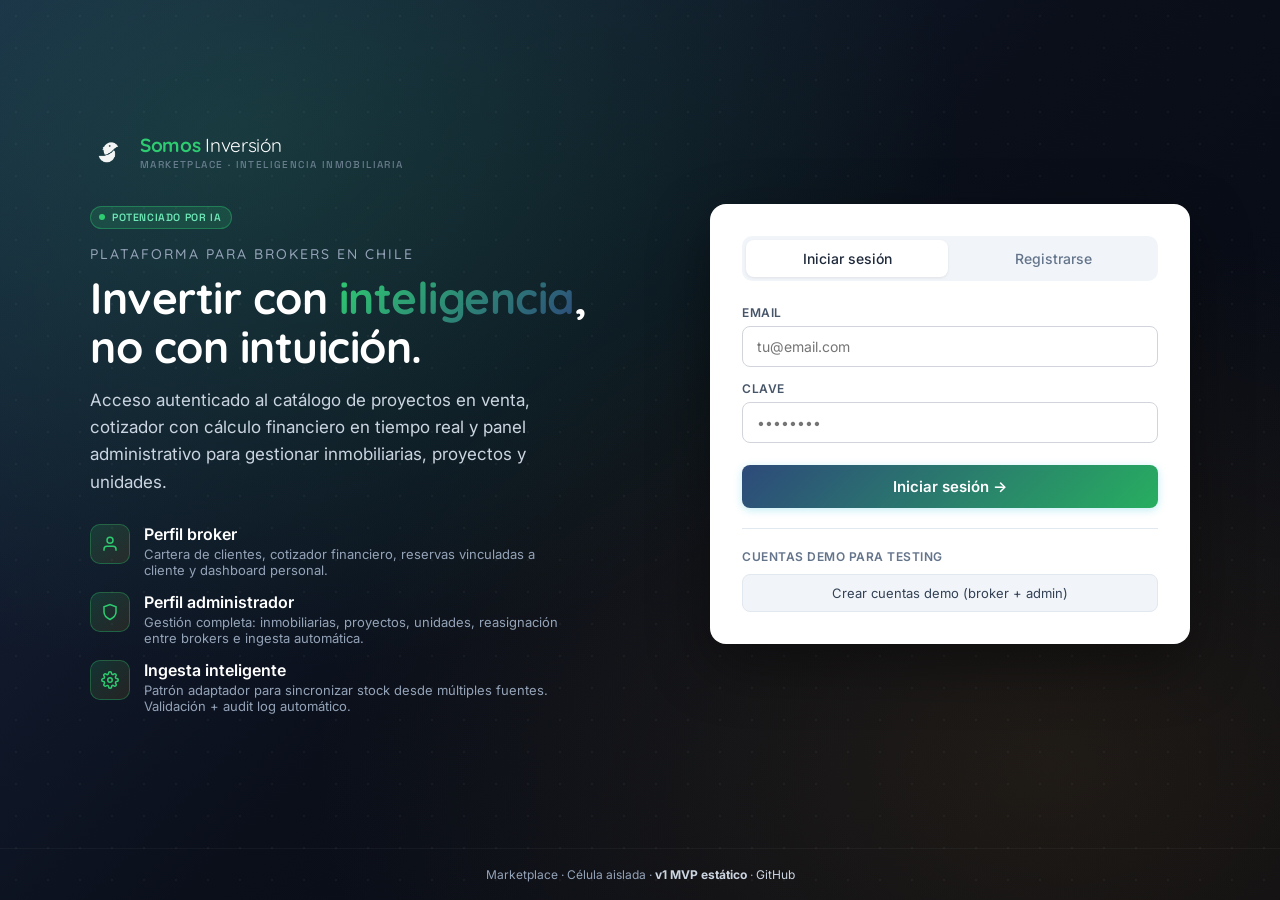
==== commit 64d627f6: "design: aplicar paleta y fonts reales de Somos Inversion (EXC-002) Extension de EXC-001: bajo autori" ====
--- a/heads/marketplace/code/index.html
+++ b/heads/marketplace/code/index.html
@@ -12,9 +12,9 @@
     font-family: var(--font-sans);
     color: var(--color-text);
     background:
-      radial-gradient(at 20% 15%, rgba(6, 182, 212, 0.18) 0px, transparent 50%),
-      radial-gradient(at 80% 85%, rgba(139, 92, 246, 0.10) 0px, transparent 50%),
-      linear-gradient(135deg, var(--brand-primary) 0%, var(--brand-primary-strong) 50%, #060a18 100%);
+      radial-gradient(at 18% 15%, rgba(46, 204, 113, 0.16) 0px, transparent 50%),
+      radial-gradient(at 82% 85%, rgba(245, 166, 35, 0.10) 0px, transparent 50%),
+      linear-gradient(135deg, var(--brand-primary) 0%, var(--brand-primary-strong) 50%, #060912 100%);
     background-attachment: fixed;
     min-height: 100vh;
     display: flex;
@@ -70,10 +70,10 @@
   .features { display: flex; flex-direction: column; gap: 14px; max-width: 480px; }
   .feature { display: flex; align-items: flex-start; gap: 14px; color: #e2e8f0; }
   .feature .icn {
-    flex-shrink: 0; width: 38px; height: 38px; border-radius: 10px;
-    background: linear-gradient(135deg, rgba(6, 182, 212, 0.18), rgba(30, 58, 138, 0.18));
-    border: 1px solid rgba(6, 182, 212, 0.30);
-    color: #67e8f9;
+    flex-shrink: 0; width: 40px; height: 40px; border-radius: 10px;
+    background: linear-gradient(135deg, rgba(46, 204, 113, 0.16), rgba(245, 166, 35, 0.10));
+    border: 1px solid rgba(46, 204, 113, 0.32);
+    color: #2ECC71;
     display: flex; align-items: center; justify-content: center;
   }
   .feature .txt strong { color: #fff; font-weight: 600; }
@@ -193,22 +193,25 @@
   <div class="hero">
     <div class="pitch">
       <div class="brand-logo" style="margin-bottom:32px;">
-        <div class="brand-logo-mark">S</div>
+        <img src="assets/logo-icon.png" alt="Somos Inversión" class="brand-logo-img brand-logo-img-light">
         <div class="brand-logo-text">
-          <span class="brand-logo-name" style="color:#fff;font-size:18px;">Somos Inversión</span>
-          <span class="brand-logo-tagline" style="color:#94a3b8;">Marketplace inmobiliario</span>
+          <span class="brand-logo-name" style="font-size:19px;">
+            <span class="brand-logo-name-somos">Somos</span>
+            <span class="brand-logo-name-inv" style="color:#fff;">Inversión</span>
+          </span>
+          <span class="brand-logo-tagline" style="color:#94a3b8;">Marketplace · Inteligencia inmobiliaria</span>
         </div>
       </div>
       <div style="margin-bottom:18px;">
-        <span class="tech-ai-badge tech-ai-badge-dark">AI · Real Estate Tech</span>
+        <span class="tech-ai-badge tech-ai-badge-dark">Potenciado por IA</span>
       </div>
       <h1>
         <small>Plataforma para brokers en Chile</small>
-        <span class="tech-text-gradient">Catálogo inmobiliario</span><br>con inteligencia integrada
+        Invertir con <span class="tech-text-gradient">inteligencia</span>,<br>no con intuición.
       </h1>
       <p class="lead">
-        Acceso autenticado al stock de proyectos en venta, cotizador con cálculo financiero
-        en tiempo real, y panel administrativo para gestionar inmobiliarias, proyectos y unidades.
+        Acceso autenticado al catálogo de proyectos en venta, cotizador con cálculo financiero
+        en tiempo real y panel administrativo para gestionar inmobiliarias, proyectos y unidades.
       </p>
 
       <div class="features">
--- a/heads/marketplace/code/assets/brand.css
+++ b/heads/marketplace/code/assets/brand.css
@@ -1,22 +1,23 @@
 /* =============================================================================
-   SOMOS INVERSIÓN — Marketplace MVP · Design System v1
+   SOMOS INVERSIÓN — Marketplace MVP · Design System v2 (REAL BRAND)
    =============================================================================
-   Variables can be overridden by the actual Somos Inversión brand palette.
-   The 8 variables in :root.brand-* are the swap surface — change them and
-   the entire app rebrands. The logo SVG mark sits in .brand-logo-mark via
-   linear-gradient using the same vars.
+   Paleta oficial extraída de somosinversion.cl bajo EXC-002.
+   Fonts oficiales: Quicksand (display) · Space Grotesk (tech) · Inter (body)
    ============================================================================= */
 
+@import url('https://fonts.googleapis.com/css2?family=Inter:wght@400;500;600;700&family=Quicksand:wght@400;500;600;700&family=Space+Grotesk:wght@400;500;600;700&display=swap');
+
 :root {
-  /* ---- BRAND PALETTE (placeholder hasta que CEO provea los hex oficiales) ---- */
-  --brand-primary:        #0f1e3c;  /* Navy profundo (topbar, dark surfaces) */
-  --brand-primary-strong: #0a142a;  /* Más oscuro (footer, contraste) */
-  --brand-primary-light:  #1e3a8a;  /* Variante clara (gradients) */
-  --brand-accent:         #06b6d4;  /* Cyan eléctrico (tech/AI feel) */
-  --brand-accent-strong:  #0891b2;
-  --brand-accent-soft:    #67e8f9;
-  --brand-accent-glow:    rgba(6, 182, 212, 0.28);
-  --brand-secondary:      #f59e0b;  /* Acento dorado (CTAs secundarios) */
+  /* ---- BRAND PALETTE OFICIAL Somos Inversión ---- */
+  --brand-primary:        #1A2744;  /* Navy profundo (topbar, dark surfaces) */
+  --brand-primary-strong: #0a0f1a;  /* Casi negro (deep dark) */
+  --brand-primary-light:  #2D4A7A;  /* Navy medio (gradients, hovers) */
+  --brand-accent:         #2ECC71;  /* Emerald — color del "Somos" */
+  --brand-accent-strong:  #27AE60;  /* Emerald hover */
+  --brand-accent-soft:    #d1fae5;  /* Emerald muy suave (bg badges) */
+  --brand-accent-glow:    rgba(46, 204, 113, 0.28);
+  --brand-secondary:      #F5A623;  /* Gold/naranja (CTAs hover, highlights) */
+  --brand-secondary-soft: #fef3c6;
 
   /* ---- SURFACES ---- */
   --color-bg:                #f5f7fb;
@@ -67,9 +68,11 @@
   --radius-xl:   20px;
   --radius-full: 9999px;
 
-  /* ---- TYPOGRAPHY ---- */
-  --font-sans: -apple-system, BlinkMacSystemFont, "Inter", "Segoe UI", Roboto, sans-serif;
-  --font-mono: "JetBrains Mono", ui-monospace, SFMono-Regular, "SF Mono", Menlo, Consolas, monospace;
+  /* ---- TYPOGRAPHY (fonts oficiales Somos Inversión) ---- */
+  --font-sans:    "Inter", -apple-system, BlinkMacSystemFont, "Segoe UI", Roboto, sans-serif;
+  --font-display: "Quicksand", "Inter", -apple-system, BlinkMacSystemFont, sans-serif;
+  --font-tech:    "Space Grotesk", "Inter", ui-sans-serif, system-ui, sans-serif;
+  --font-mono:    "JetBrains Mono", "Space Grotesk", ui-monospace, SFMono-Regular, Menlo, monospace;
 
   /* ---- MOTION ---- */
   --duration-fast:   120ms;
@@ -80,7 +83,17 @@
 }
 
 /* =============================================================================
-   LOGO COMPONENT
+   LOGO COMPONENT — Identidad oficial Somos Inversión
+   Markup esperado:
+   <a href="..." class="brand-logo">
+     <img src="assets/logo-icon.png" class="brand-logo-img" alt="Somos Inversión">
+     <span class="brand-logo-text">
+       <span class="brand-logo-name">
+         <span class="brand-logo-name-somos">Somos</span> <span class="brand-logo-name-inv">Inversión</span>
+       </span>
+       <span class="brand-logo-tagline">Marketplace · Inteligencia inmobiliaria</span>
+     </span>
+   </a>
    ============================================================================= */
 .brand-logo {
   display: inline-flex;
@@ -89,36 +102,19 @@
   color: inherit;
   text-decoration: none;
   user-select: none;
-}
-.brand-logo-mark {
+  font-family: var(--font-display);
+}
+.brand-logo-img {
+  height: 38px;
   width: 38px;
-  height: 38px;
-  border-radius: 10px;
-  background:
-    linear-gradient(135deg, var(--brand-accent), var(--brand-primary-light)),
-    var(--brand-primary);
-  display: flex;
-  align-items: center;
-  justify-content: center;
-  font-family: var(--font-sans);
-  font-weight: 800;
-  font-size: 18px;
-  color: white;
-  letter-spacing: -0.5px;
-  position: relative;
-  overflow: hidden;
+  display: block;
   flex-shrink: 0;
-  box-shadow:
-    inset 0 1px 0 rgba(255, 255, 255, 0.18),
-    0 4px 12px rgba(6, 182, 212, 0.25);
-}
-.brand-logo-mark::after {
-  /* subtle inner shine */
-  content: '';
-  position: absolute;
-  inset: 0;
-  background: radial-gradient(circle at 30% 28%, rgba(255, 255, 255, 0.35), transparent 55%);
-  pointer-events: none;
+  object-fit: contain;
+}
+.brand-logo-img-light {
+  /* Para usar sobre fondos oscuros, invierte el PNG */
+  filter: brightness(0) invert(1);
+  opacity: 0.95;
 }
 .brand-logo-text {
   display: flex;
@@ -127,29 +123,32 @@
   text-align: left;
 }
 .brand-logo-name {
-  font-size: 15px;
+  font-family: var(--font-display);
+  font-size: 17px;
   font-weight: 700;
-  letter-spacing: -0.2px;
+  letter-spacing: -0.3px;
+}
+.brand-logo-name-somos {
+  color: var(--brand-accent);
+  font-weight: 700;
+}
+.brand-logo-name-inv {
+  font-weight: 400;
 }
 .brand-logo-tagline {
-  font-size: 9.5px;
-  opacity: 0.62;
-  margin-top: 4px;
+  font-family: var(--font-tech);
+  font-size: 10px;
+  opacity: 0.65;
+  margin-top: 5px;
   text-transform: uppercase;
-  letter-spacing: 1.6px;
+  letter-spacing: 1.4px;
   font-weight: 500;
 }
 
-/* Si el CEO sube una imagen real, usar este markup:
-   <a href="..." class="brand-logo">
-     <img src="assets/logo.svg" class="brand-logo-img" alt="Somos Inversión">
-   </a>
-*/
-.brand-logo-img {
-  height: 32px;
-  width: auto;
-  display: block;
-}
+/* Variante de marca solo con marca compacta (sin tagline) — para topbars compactos */
+.brand-logo.compact .brand-logo-tagline { display: none; }
+.brand-logo.compact .brand-logo-img { height: 32px; width: 32px; }
+.brand-logo.compact .brand-logo-name { font-size: 16px; }
 
 /* =============================================================================
    TECH / AI SUBTLE DESIGN ELEMENTS
@@ -218,14 +217,14 @@
   gap: 7px;
   font-size: 10.5px;
   padding: 4px 10px 4px 8px;
-  background: rgba(6, 182, 212, 0.10);
+  background: rgba(46, 204, 113, 0.10);
   color: var(--brand-accent-strong);
-  border: 1px solid rgba(6, 182, 212, 0.30);
+  border: 1px solid rgba(46, 204, 113, 0.30);
   border-radius: var(--radius-full);
   font-weight: 600;
   letter-spacing: 0.6px;
   text-transform: uppercase;
-  font-family: var(--font-sans);
+  font-family: var(--font-tech);
 }
 .tech-ai-badge::before {
   content: '';
@@ -237,9 +236,9 @@
   animation: pulse-glow 2.2s infinite;
 }
 .tech-ai-badge-dark {
-  background: rgba(6, 182, 212, 0.14);
-  color: var(--brand-accent-soft);
-  border-color: rgba(6, 182, 212, 0.35);
+  background: rgba(46, 204, 113, 0.16);
+  color: #6ee7b7;
+  border-color: rgba(46, 204, 113, 0.38);
 }
 
 @keyframes pulse-glow {
@@ -379,14 +378,20 @@
   box-shadow: 0 0 0 3px var(--brand-accent-glow) !important;
 }
 
-/* Body — agregar pattern sutil al background */
+/* Body — fuente oficial + background sutil con tinte brand */
 body {
+  font-family: var(--font-sans) !important;
   background-color: var(--color-bg);
   background-image:
-    radial-gradient(at 100% 0%, rgba(6, 182, 212, 0.04) 0px, transparent 50%),
-    radial-gradient(at 0% 100%, rgba(15, 58, 138, 0.03) 0px, transparent 50%);
+    radial-gradient(at 100% 0%, rgba(46, 204, 113, 0.04) 0px, transparent 50%),
+    radial-gradient(at 0% 100%, rgba(26, 39, 68, 0.03) 0px, transparent 50%);
   background-attachment: fixed;
 }
+
+/* Titulares principales con Quicksand display font */
+h1, .page-title { font-family: var(--font-display); }
+/* Headers de sección + códigos técnicos con Space Grotesk */
+h2, h3, .tech-text { font-family: var(--font-tech); }
 
 /* Footer (catalogo) más sutil con brand */
 footer.bottombar {
